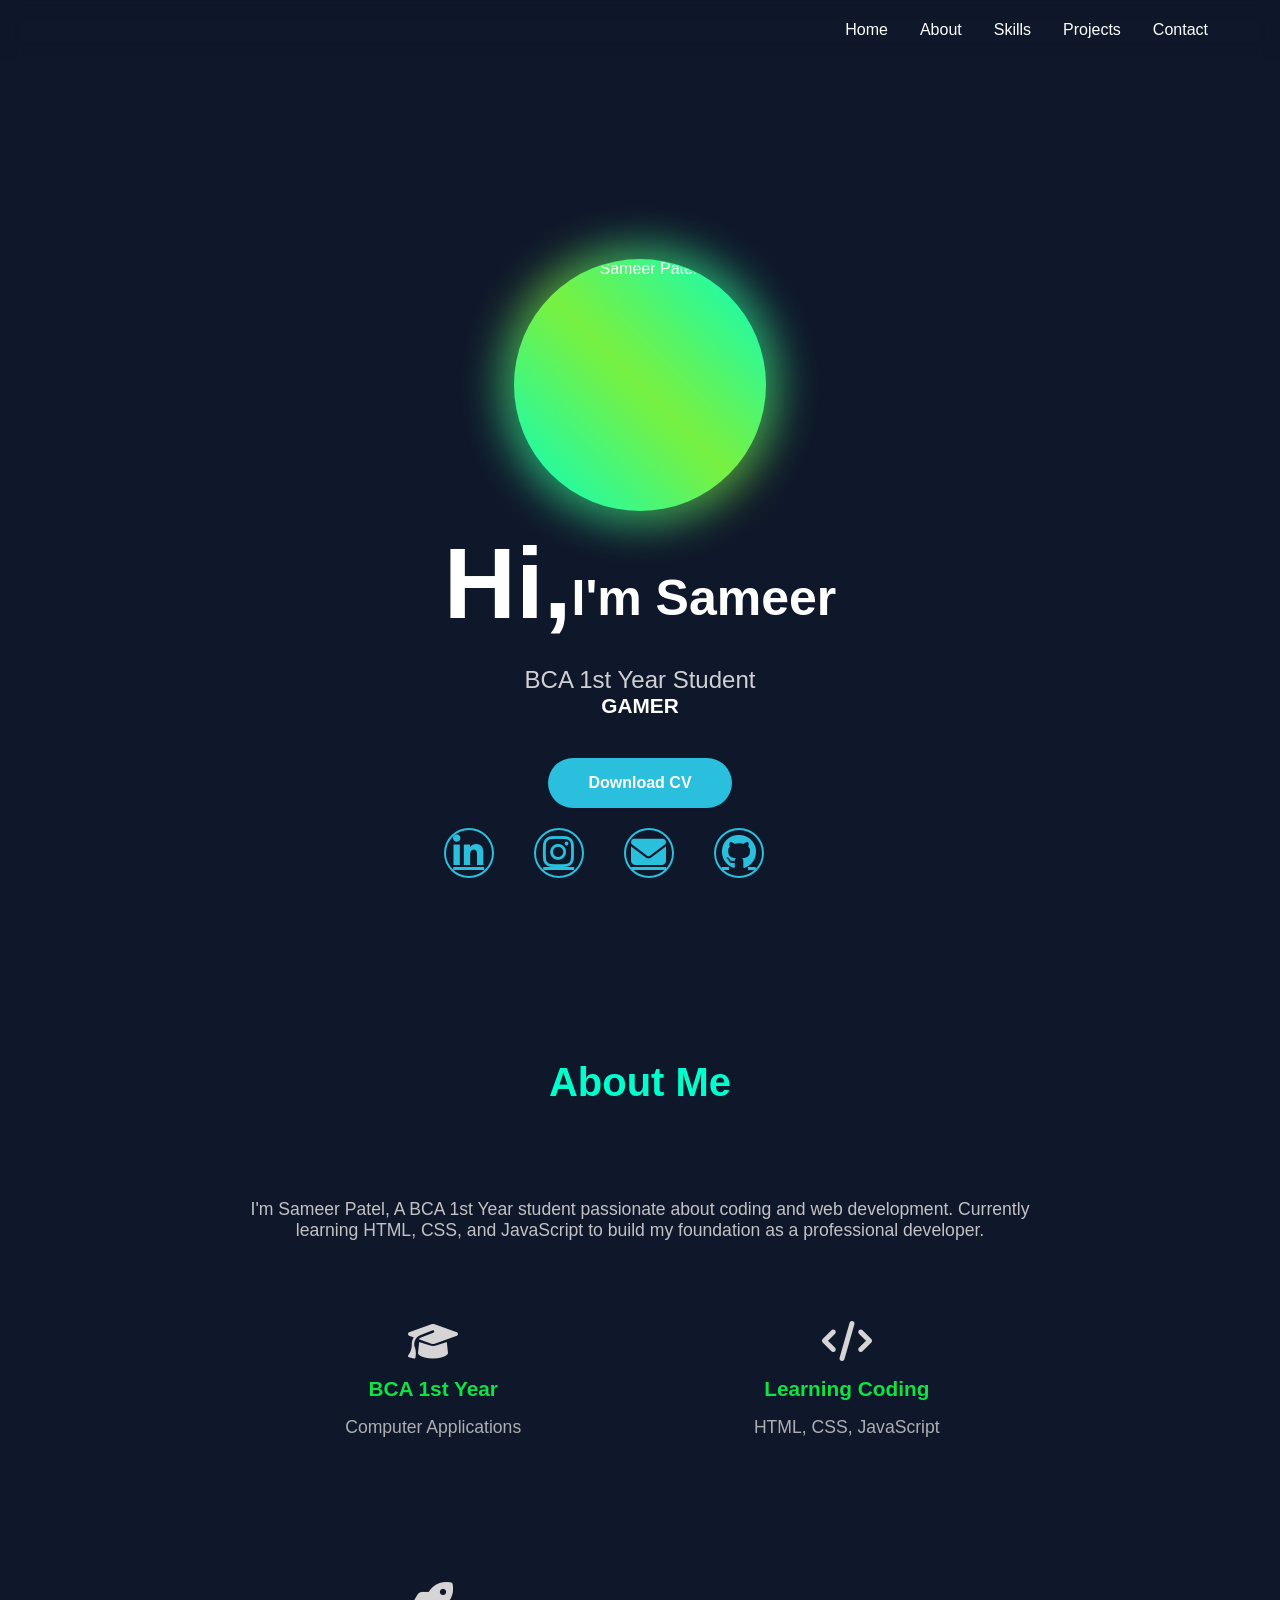
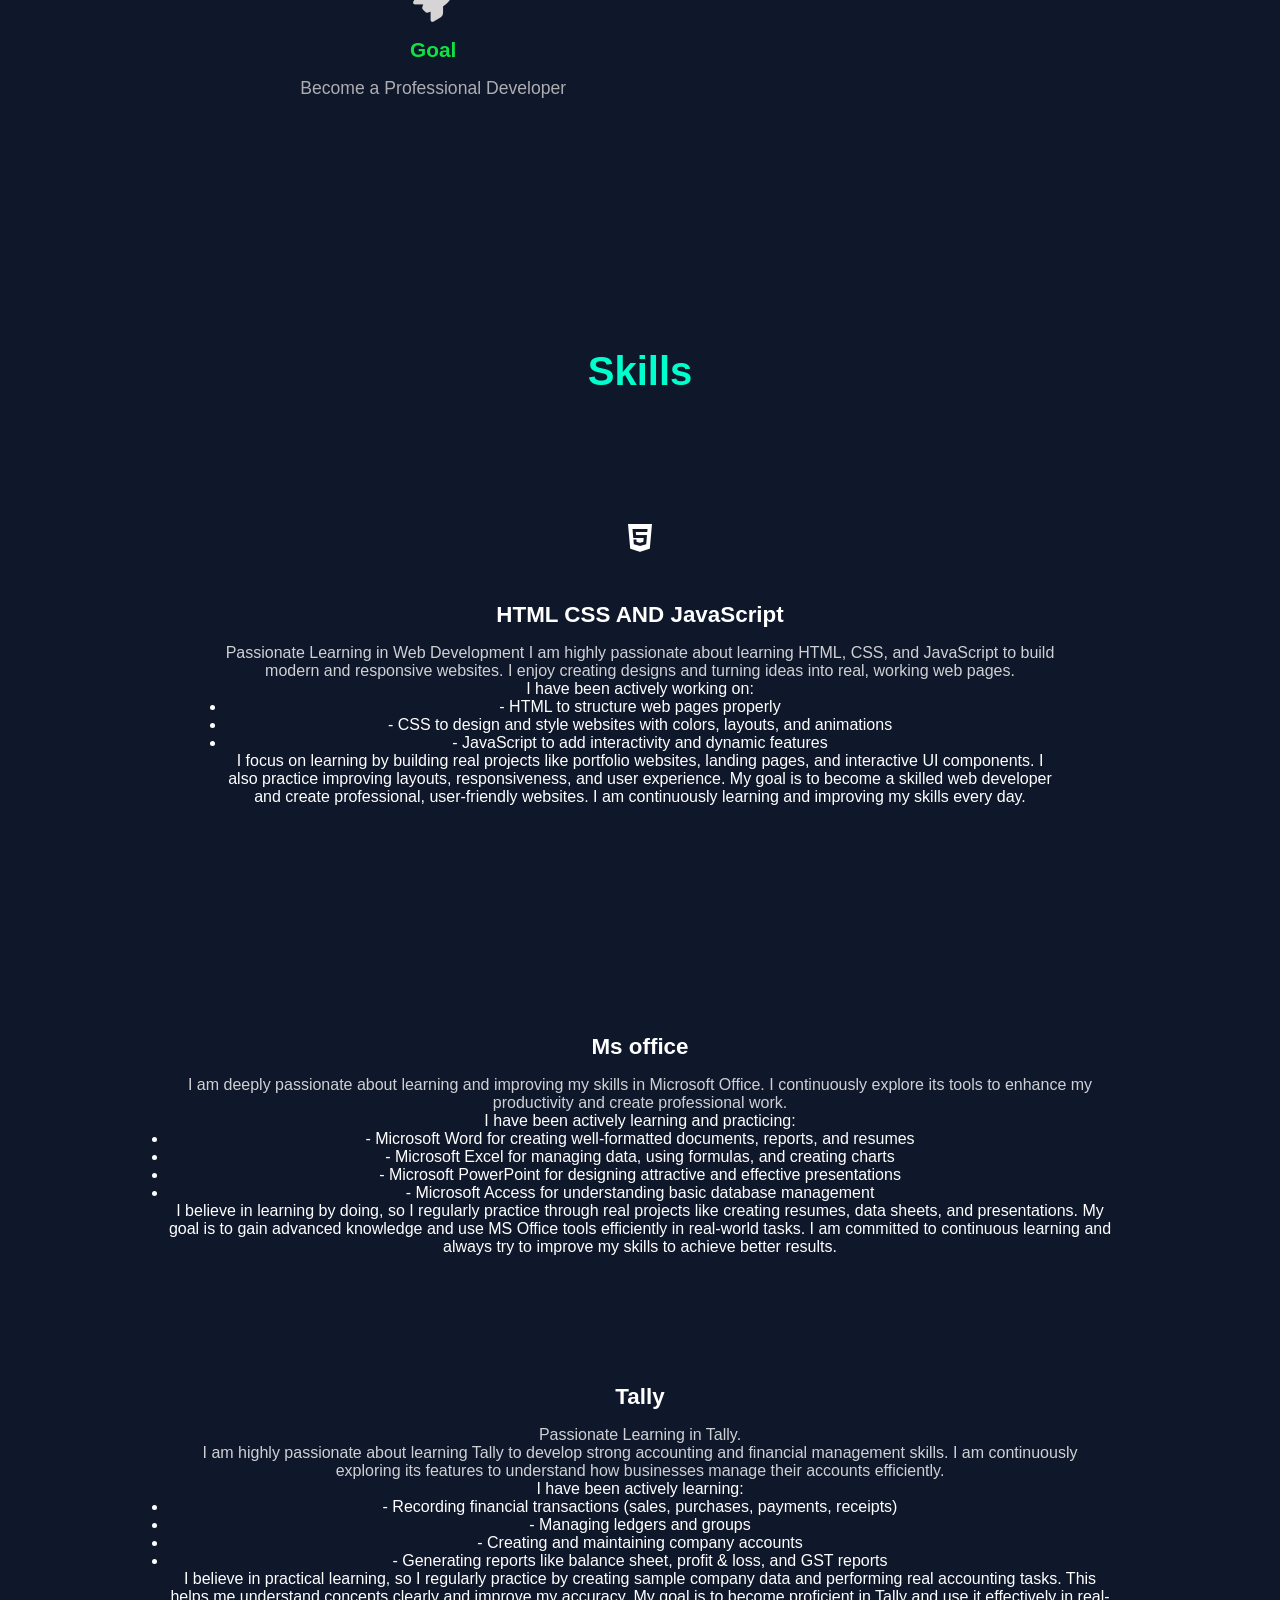
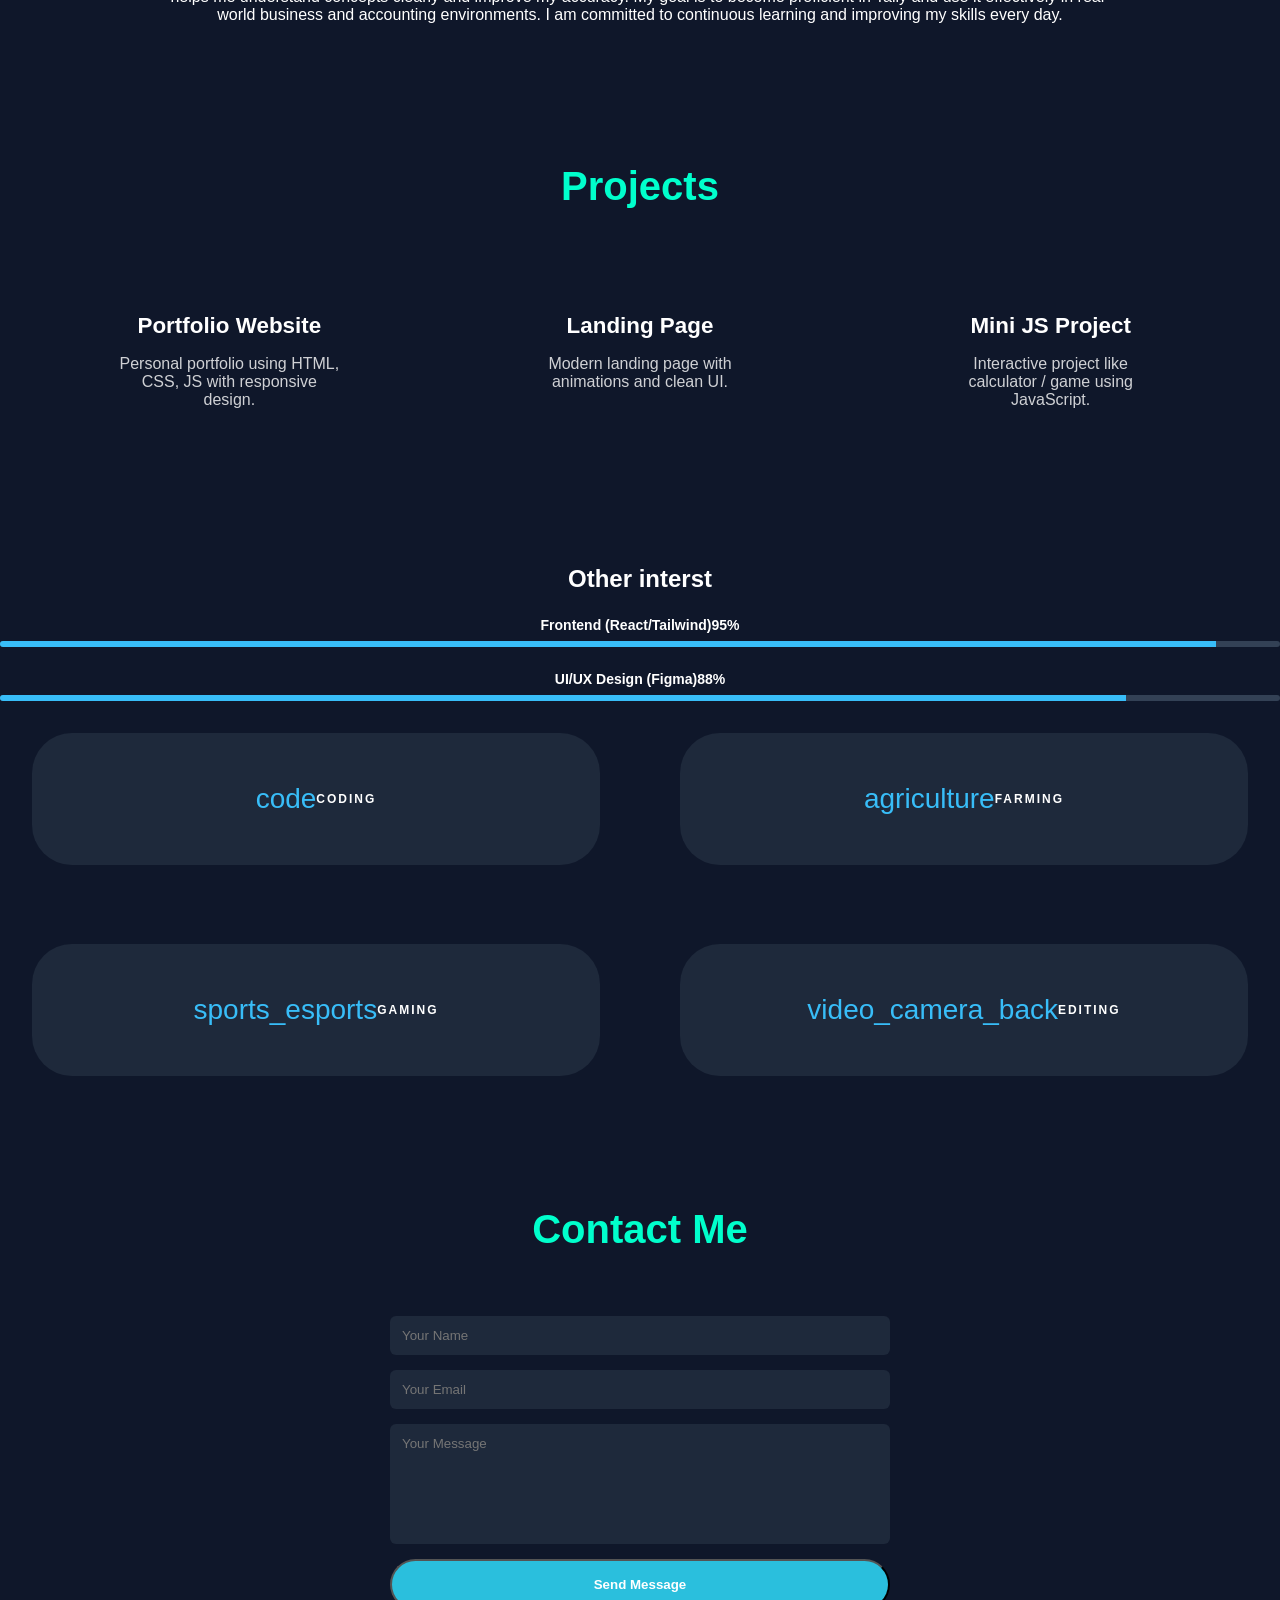
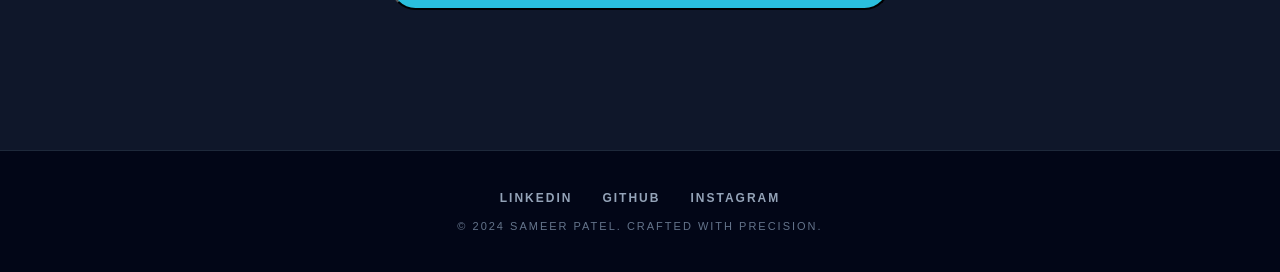
==== index.html @ 1dc56979 "added index.html" ====
<!DOCTYPE html>
<html lang="en">
<head>
	<meta charset="UTF-8">
	<meta name="viewport" content="width=device-width, initial-scale=1.0">
    <link rel="stylesheet" href="portfoiloedit.css">
    <link rel="stylesheet" href="https://cdnjs.cloudflare.com/ajax/libs/font-awesome/6.5.0/css/all.min.css">

	<title>portfolio</title>

		
</head>
<body>
	 <nav class="navbar">
        <div class="nav-container">
            <div class="logo">Sameer Patel</div>
            <ul class="nav-links" id="navLinks">
                <li><a href="#home" class="nav-link">Home</a></li>
                <li><a href="#about" class="nav-link">About</a></li>
                <li><a href="#skills" class="nav-link">Skills</a></li>
                <li><a href="#projects" class="nav-link">Projects</a></li>
                <li><a href="#contact" class="nav-link">Contact</a></li>
            </ul>
            
            <div class="hamburger" id="hamburger">
                <span></span>
                <span></span>
                <span></span>
            </div>
        </div>
    </nav>

	<section id="home" class="hero">
        <div class="hero-content">
            <div class="profile-img">
                <img src="https://res.cloudinary.com/douwvg296/image/upload/f_auto,q_auto/photo1_lomq4x" alt="Sameer Patel">
            </div>
            <h1 id="hi">Hi,</h1> <h1 id="i">I'm Sameer</h1>
            <div class="hero-subtitle">BCA 1st Year Student</div>
            <div class="typing-text" id="typingText"></div>
            <a href="#" class="cta-button" id="downloadCV">Download CV</a>
            <div class="socials">
    <a href="https://www.linkedin.com/in/sameer-patel-420a71240?utm_source=share_via&utm_content=profile&utm_medium=member_android" class="icon"><i class="fab fa-linkedin-in"></i></a>
    <a href="https://www.instagram.com/patel_sammy_?igsh=dmV2Nm1pa2g0N3h0" class="icon"><i class="fab fa-instagram"></i></a>
    <a href="sameerpatel2999@gmail.com" class="icon"><i class="fas fa-envelope"></i></a>
    <a href="https://github.com/sampatel01" class="icon"><i class="fab fa-github"></i></a>


        </div>
    </section>

    <!-- About Section -->
    <section id="about" class="section fade-in" style="color:rgb(214, 212, 212);">
        <div class="section-padding">
            <h2>About Me</h2>
            <div class="about-content">
                <p>I'm Sameer Patel, A BCA 1st Year student passionate about coding and web development. Currently learning HTML, CSS, and JavaScript to
                     build my foundation as a professional developer. </p>
                <div class="about-grid">
                    <div class="about-item">
                        <i class="fas fa-graduation-cap"></i>
                        <h3>BCA 1st Year</h3>
                        <p>Computer Applications</p>
                    </div>
                    <div class="about-item">
                        <i class="fas fa-code"></i>
                        <h3>Learning Coding</h3>
                        <p>HTML, CSS, JavaScript</p>
                    </div>
                    <div class="about-item">
                        <i class="fas fa-rocket"></i>
                        <h3>Goal</h3>
                        <p>Become a Professional Developer</p>
                    </div>
                </div>
            </div>
        </div>
    </section>
	
    <!-- Skills Section -->
    <section id="skills" class="section fade-in">
        <div class="section-padding">
            <h2>Skills</h2>
            <div class="skills-grid">
                <div class="skill-card">
                    <div class="skill-icon">
                        <i class="fab fa-html5"></i>
                    </div>
                    <h3>HTML CSS AND JavaScript</h3>
                    <p>Passionate Learning in Web Development

I am highly passionate about learning HTML, CSS, and JavaScript to build modern and responsive websites.
 I enjoy creating designs and turning ideas into real, working web pages.

<ul>I have been actively working on:

<li>- HTML to structure web pages properly</li>
<li>- CSS to design and style websites with colors, layouts, and animations</li>
<li>- JavaScript to add interactivity and dynamic features</li></ul>

I focus on learning by building real projects like portfolio websites, landing pages, and interactive UI components. I also practice improving layouts, responsiveness, and user experience.

My goal is to become a skilled web developer and create professional, user-friendly websites. I am continuously learning and improving my skills every day.</p>
                </div></Section>
				
		</div>
		</div>
		</nav>
	

           
            <div class="skills-grid">
                <div class="skill-card">
                    
                    <h3>Ms office </h3>
                    <p> I am deeply passionate about learning and improving my skills in Microsoft Office. I continuously explore its tools to enhance 
                        my productivity and create professional work.

                   <ul>I have been actively learning and practicing:

                   <li>- Microsoft Word for creating well-formatted documents, reports, and resumes</li>
                   <li> - Microsoft Excel for managing data, using formulas, and creating charts</li>
                   <li> - Microsoft PowerPoint for designing attractive and effective presentations</li>
                    <li>- Microsoft Access for understanding basic database management</li></ul> 

                    I believe in learning by doing, so I regularly practice through real projects like creating resumes, data sheets, and presentations. 
                    My goal is to gain advanced knowledge and use MS Office tools efficiently in real-world tasks.

                    I am committed to continuous learning and always try to improve my skills to achieve better results.</p>
                </div></Section>
	    	</div>

        <div class="skills-grid">
                <div class="skill-card">
                    
                    <h3>Tally  </h3>
                    <p>Passionate Learning in Tally.<br>

                        I am highly passionate about learning Tally to develop strong accounting and financial management skills. I am continuously exploring its features to understand how businesses manage their accounts efficiently.

                    <ul>   I have been actively learning:

                       <li> - Recording financial transactions (sales, purchases, payments, receipts)</li>
                        <li>- Managing ledgers and groups</li>
                       <li> - Creating and maintaining company accounts</li>
                        <li>- Generating reports like balance sheet, profit & loss, and GST reports</li></ul> 

                        I believe in practical learning, so I regularly practice by creating sample company data and performing real accounting tasks. This helps me understand concepts clearly and improve my accuracy.

                        My goal is to become proficient in Tally and use it effectively in real-world business and accounting environments. I am committed to continuous learning and improving my skills every day.
                    </p>
                </div></Section>
				
		</div>

        <section id="projects" class="section fade-in">
    <h2>Projects</h2>
    <div class="skills-grid">

        <div class="skill-card">
            <h3>Portfolio Website</h3>
            <p>Personal portfolio using HTML, CSS, JS with responsive design.</p>
        </div>

        <div class="skill-card">
            <h3>Landing Page</h3>
            <p>Modern landing page with animations and clean UI.</p>
        </div>

        <div class="skill-card">
            <h3>Mini JS Project</h3>
            <p>Interactive project like calculator / game using JavaScript.</p>
        </div>
		

    </div>
</section>
    <!-- Technical Bars -->
<div class="space-y-6 pt-4">
    <H2> Other interst</H2>
<div class="space-y-2">
<div class="flex justify-between text-sm font-bold">
<span>Frontend (React/Tailwind)</span>
<span>95%</span>
</div>
<div class="h-1.5 w-full bg-surface-container-high rounded-full overflow-hidden">
<div class="h-full bg-primary w-[95%]"></div>
</div>
</div>
<div class="space-y-2">
<div class="flex justify-between text-sm font-bold">
<span>UI/UX Design (Figma)</span>
<span>88%</span>
</div>
<div class="h-1.5 w-full bg-surface-container-high rounded-full overflow-hidden">
<div class="h-full bg-primary w-[88%]"></div>
</div>
</div>
</div>
</div>
<div class="grid grid-cols-2 gap-4">
<div class="p-8 bg-surface-container-lowest rounded-[2.5rem] flex flex-col items-center justify-center space-y-4 hover:shadow-xl transition-all">
<span class="material-symbols-outlined text-3xl text-primary" data-weight="fill" style="font-variation-settings: 'FILL' 1;">code</span>
<span class="font-label font-bold text-xs uppercase tracking-widest">Coding</span>
</div>
<div class="p-8 bg-surface-container-lowest rounded-[2.5rem] flex flex-col items-center justify-center space-y-4 hover:shadow-xl transition-all">
<span class="material-symbols-outlined text-3xl text-primary" data-weight="fill" style="font-variation-settings: 'FILL' 1;">agriculture</span>
<span class="font-label font-bold text-xs uppercase tracking-widest">Farming</span>
</div>
<div class="p-8 bg-surface-container-lowest rounded-[2.5rem] flex flex-col items-center justify-center space-y-4 hover:shadow-xl transition-all">
<span class="material-symbols-outlined text-3xl text-primary" data-weight="fill" style="font-variation-settings: 'FILL' 1;">sports_esports</span>
<span class="font-label font-bold text-xs uppercase tracking-widest">Gaming</span>
</div>
<div class="p-8 bg-surface-container-lowest rounded-[2.5rem] flex flex-col items-center justify-center space-y-4 hover:shadow-xl transition-all">
<span class="material-symbols-outlined text-3xl text-primary" data-weight="fill" style="font-variation-settings: 'FILL' 1;">video_camera_back</span>
<span class="font-label font-bold text-xs uppercase tracking-widest">Editing</span>
</div>
</div>
</div>
</div>
</section>

    <section id="contact" class="section fade-in">
    <h2>Contact Me</h2>

    <form id="contactForm" class="contact-form">
        <input type="text" name="user_name" placeholder="Your Name" required>
        <input type="email" name="user_email" placeholder="Your Email" required>
        <textarea name="message" placeholder="Your Message" required></textarea>

        <button type="submit" class="cta-button">Send Message</button>
        <p id="statusMsg"></p>
    </form>
</section>







        <!-- Footer -->
<footer class="footer">
<div class="flex gap-8 mb-4">
<a class="text-slate-400 hover:text-blue-600 hover:underline underline-offset-4 text-xs font-medium uppercase tracking-widest transition-all" href="https://www.linkedin.com/in/sameer-patel-420a71240?utm_source=share_via&utm_content=profile&utm_medium=member_android">LinkedIn</a>
<a class="text-slate-400 hover:text-blue-600 hover:underline underline-offset-4 text-xs font-medium uppercase tracking-widest transition-all" href="https://github.com/sampatel01">GitHub</a>
<a class="text-slate-400 hover:text-blue-600 hover:underline underline-offset-4 text-xs font-medium uppercase tracking-widest transition-all" href="https://www.instagram.com/patel_sammy_?igsh=dmV2Nm1pa2g0N3h0">Instagram</a>
</div>
<p class="text-xs font-medium uppercase tracking-widest text-slate-400">© 2024 Sameer Patel. Crafted with precision.</p>
</footer>
	

		
         


    <script>
/* =========================
   Typing Effect
========================= */
const texts = ["Web Developer", "GAMER", "BCA Student","FARMER",];
let ti = 0, tj = 0;
let currentText = "";
let deleting = false;

function typingEffect() {
    currentText = texts[ti];
    document.getElementById("typingText").textContent =
        currentText.substring(0, tj);

    if (!deleting && tj < currentText.length) {
        tj++;
    } else if (deleting && tj > 0) {
        tj--;
    } else {
        deleting = !deleting;
        ti = (ti + 1) % texts.length;
    }

    setTimeout(typingEffect, deleting ? 120 : 150);
}
typingEffect();


/* =========================
   Scroll Animation
========================= */
const fadeElements = document.querySelectorAll('.fade-in');

function handleScroll() {
    fadeElements.forEach(el => {
        const top = el.getBoundingClientRect().top;
        if (top < window.innerHeight - 100) {
            el.classList.add('show');
        }
    });
}

window.addEventListener('scroll', handleScroll);
handleScroll(); // run once


/* =========================
   Mobile Navbar
========================= */
const hamburger = document.getElementById("hamburger");
const navLinks = document.getElementById("navLinks");

hamburger.addEventListener("click", () => {
    navLinks.classList.toggle("active");
});


/* =========================
   Skill Bar Animation
========================= */
function animateBars() {
    document.querySelectorAll(".h-full").forEach(bar => {
        let width = bar.getAttribute("data-width");
        if (!width) {
            // fallback for w-[95%] style
            let match = bar.className.match(/w-\[(.*?)\]/);
            width = match ? match[1] : "100%";
        }
        bar.style.width = width;
    });
}

window.addEventListener("load", animateBars);


/* Footer animation */
const footer = document.querySelector(".footer");

function showFooter() {
    const top = footer.getBoundingClientRect().top;
    if (top < window.innerHeight - 50) {
        footer.classList.add("show");
    }
}

window.addEventListener("scroll", showFooter);
showFooter();

/* EmailJS Init */
(function(){
    emailjs.init("sameerpatel2999@gmail.com"); // replace
})();

/* Send Email */
document.getElementById("contactForm").addEventListener("submit", function(e) {
    e.preventDefault();

    const status = document.getElementById("statusMsg");
    status.innerText = "Sending...";

    emailjs.sendForm("YOUR_SERVICE_ID", "YOUR_TEMPLATE_ID", this)
    .then(() => {
        status.innerText = "Message sent successfully!";
        this.reset();
    }, (error) => {
        status.innerText = "Failed to send message!";
        console.log(error);
    });
});
</script>

     
</body>
</html>
---- portfoiloedit.css ----
* {
    margin: 0;
    padding: 0;
    box-sizing: border-box;
    font-family: 'Segoe UI', sans-serif;
}

body {
    background: #0f172a;
    color: #fff;
    scroll-behavior: smooth;
}
		.navbar {
            position: relative;
            top: 0;
            width: 100%;
            background:transparent;
            backdrop-filter: blur(10px);
            z-index: 1000;
            padding: 1rem 0;
            box-shadow: var(--shadow);
            transition: all 0.3s ease;
            
        }
        
        .nav-container {
            max-width: 1200px;
            background:transparent;
            margin: 0 auto;
            display: flex;
            justify-content: space-between;
            align-items: center;
            padding: 0 2rem;
        }
       
        
      
        .logo {
            font-size: 1.5rem;
            font-weight: 700;
            background: linear-gradient(45deg, var(--blue-accent), #7bb8f5);
            -webkit-background-clip: text;
            -webkit-text-fill-color: transparent;
            background-clip: text;
        }
		.nav-links {
            display: flex;
            list-style: none;
            gap: 2rem;
        }

        .nav-links a {
            color: var(--black);
            text-decoration: none;
            font-weight: 500;
            position: relative;
            transition: all 0.3s ease;
            padding: 0.5rem 0;
        }

        .nav-links a::after {
            content: '';
            position: absolute;
            bottom: 0;
            left: 0;
            width: 0;
            height: 2px;
            background: var(--blue-accent);
            transition: width    0.3s ease;
        }

        .nav-links a:hover,
        .nav-links a.active {
            color:rgb(18, 151, 204);
        }

        .nav-links a:hover::after,
        .nav-links a.active::after {
            width: 100%;
        }
		 .hamburger {
            display: none;
            flex-direction: column;
            cursor: pointer;
            gap: 4px;
        }

        .hamburger span {
            width: 25px;
            height: 3px;
            background: var(--blue-accent);
            transition: 0.3s;
        }
		.hero {
            min-height: 100vh;
            display: flex;
            align-items: center;
            justify-content: center;
            text-align: center;
            background: linear-gradient(135deg, var(--light-gray) 0%, var(--white) 100%);
            padding: 0 2rem;
        }

	.profile-img {
        position: relative;
            width: 250px;
            height: 250px;
            border-radius: 50%;
            margin: 0 auto 1rem;
            margin-top: 30%;
            display: flex;
           justify-content: center;
           align-items: center;
        }

        .profile-img img {
            width: 100%;
            height: 100%;
            border-radius: 50%;
            object-fit: cover;
        }
        /* Animated glow */
.profile-img::before {
    content: "";
    position: absolute;
    inset: -1px;
    border-radius: 50%;
    background: linear-gradient(45deg, #00ffcc, #7cf03d, #00ffcc);
    animation: rotate 4s linear infinite;
    z-index: 0;
}

/* Blur for smooth glow */
.profile-img::after {
    content: "";
    position: absolute;
    inset: -15px;
    border-radius: 50%;
    background: linear-gradient(45deg, #00ffcc, #7cf03d, #00ffcc);
    filter: blur(20px);
    animation: rotate 4s linear infinite;
    z-index: 0;
    opacity: 0.6;
}

/* Profile Image */
.profile-img img {
    width: 100%;
    height: 100%;
    border-radius: 50%;
    object-fit: cover;
    position: relative;
    z-index: 1;
    border:none;
    transition: transform 0.3 ease;
}

/* Rotation animation */
@keyframes rotate {
    0% { transform: rotate(0deg); }
    100% { transform: rotate(360deg); }
}
 .hero h1 {
            font-size: clamp(2.5rem, 5vw, 4rem);
            font-weight: 700;
            margin-bottom: 1rem;
            color: var(--black);
            display: flex;
        }
        .hero #hi {
            display: flex;
            float: left;
            font-size:100px;
            font-weight: 700;
            margin-bottom: 1rem;
            color: var(--black);
        }
        .hero #i {
            display: flex;
            margin-top: 15%;
            margin-left: 0;
            
            font-size: 50px;
            font-weight: 700;
            margin-bottom: 1rem;
            color: var(--black);
        }

 .hero-subtitle {
            margin-top: 10%;
            font-size: 1.5rem;
            color: var(--black);
           
            font-weight: 400;
            opacity: 0.8;
        }

     .typing-text {
            font-size: 1.3rem;
            color: var(--blue-accent);
            font-weight: 600;
            margin-bottom: 2.5rem;
            min-height: 1.5rem;
        }

         .cta-button {
            display: inline-block;
            padding: 1rem 2.5rem;
            margin-bottom: 5%;
            margin-top: 0;
            background: rgb(42, 191, 221);
            color: var(--white);
            text-decoration: none;
            border-radius: 50px;
            font-weight: 600;
            box-shadow: var(--shadow);
            transition: all 0.3s ease;
        }

     .cta-button:hover {
            transform: translateY(-3px);
            box-shadow: var(--shadow-hover);
            opacity: 0.8;
        }
        /* ICON CONTAINER */
.socials {
    display: flex;
    gap: 40px;
}

/* CIRCLE ICON */
.icon {
    width: 50px;
    height: 50px;
    border: 2px solid rgb(42, 191, 221);
    border-radius: 50%;
    display: flex;
    justify-content: center;
    align-items: center;
    color:rgb(42, 191, 221);;
    font-size: 35px;
    transition: 0.3s;
}

/* HOVER EFFECT */
.icon:hover {
    background:rgb(42, 191, 221);
    color: #000;
    box-shadow: 0 0 20px #7cf03d, 0 0 40px #7cf03d;
    transform: translateY(-5px);
}

         /* Sections */
        .section {
            padding: 100px 0;
            max-width: 1200px;
            margin: 0 auto;
        }
        
        .section-padding {
            padding: 0 2rem;
        }

        .section h2 {
            text-align: center;
            font-size: 2.5rem;
            font-weight: 700;
            margin-bottom: 4rem;
            background: linear-gradient(45deg, var(--blue-accent), #7bb8f5);
            -webkit-background-clip: text;
           color: #00ffcc;
            background-clip: text;
        }
        
        
        /* About Section */
        .about-content {
            max-width:70%;
            margin: 0 auto;
            text-align: center;
            transform: translateY(30px);
            transition: all 20s ease; 
           
        }
         .about-content.animate {
            opacity: 1;
            transform: translateY(360deg);
        }

         .about-content p {
            color: var(--black);
            font-size: 1.1rem;
            margin-bottom: 3rem;
            opacity: 0.9;
        }
         .about-grid {
            display: grid;
            grid-template-columns: repeat(auto-fit, minmax(250px, 1fr));
            gap: 2rem;
            margin-top: 3rem;
        }

        .about-item {
            background: var(--white);
            padding: 2rem;
            border-radius: 20px;
            box-shadow:;
            text-align: center;
            transition: all 0.3s ease;
        }

        .about-item:hover {
            transform: translateY(-5px);
            box-shadow: 10px 10px 10px 10px rgb(69, 184, 75);
        }
         .about-item i {
            font-size: 2.5rem;
            color: var(--blue-accent);
            margin-bottom: 1rem;
        }

        .about-item h3 {
            color:#10e245 ;
            margin-bottom: 1rem;
            font-size: 1.3rem;
        }

        .about-item p {
            color: var(--black);
            opacity: 0.8;
        }

         /* Skills Section */
        .skills-grid {
            display: grid;
            grid-template-columns: repeat(auto-fit, minmax(300px, 1fr));
            gap: 2rem;
            margin-top: 3rem;
        }

         .skill-card {
          margin:0 10% 0 10%;
            padding: 2.5rem;
            border-radius: 20px;
            box-shadow:  ;
            text-align: center;
            transition: all 0.3s ease;
        }
         .skill-card:hover {
            transform: translateY(-10px);
            box-shadow:  10px 10px 10px 10px rgb(165, 219, 168);
        }

        .skill-icon {
            width: 80px;
            height: 80px;
            background: linear-gradient(45deg, var(--blue-accent), #7bb8f5);
            border-radius: 50%;
            display: flex;
            align-items: center;
            justify-content: center;
            margin: 0 auto 1.5rem;
            font-size: 2rem;
            color: var(--white);
        }
        
        .skill-card h3 {
            color: var(--black);
            margin-bottom: 1rem;
            font-size: 1.4rem;
        }

        .skill-card p {
            color: var(--black);
            opacity: 0.8;
        }

         /* Projects Section */
        .projects-grid {
            display: grid;
            grid-template-columns: repeat(auto-fit, minmax(350px, 1fr));
            gap: 2rem;
            margin-top: 3rem;
        }

        .project-card {
            position: relative;
            border-radius: 20px;
            overflow: hidden;
            background: var(--white);
            box-shadow:10px 10px 10px 10px rgb(165, 219, 168); ;
            transition: all 0.4s ease;
            height: 280px;
        }


.footer{
    align-items: center;
    text-align: center;
}


/* Spacing utilities */
.space-y-6 > * + * { margin-top: 24px; }
.space-y-2 > * + * { margin-top: 8px; }
.pt-4 { padding-top: 16px; }

/* Flex + grid */
.flex { display: flex; }
.justify-between { justify-content: space-between; }
.items-center { align-items: center; }

.grid {
    display: grid;
}
.grid-cols-2 {
    grid-template-columns: repeat(2, 1fr);
}
.gap-4 {
    gap: 16px;
}

/* Text */
.text-sm { font-size: 14px; }
.text-xs { font-size: 12px; }
.font-bold { font-weight: bold; }
.uppercase { text-transform: uppercase; }
.tracking-widest { letter-spacing: 2px; }

/* Colors (match your theme) */
.bg-primary {
    background: #38bdf8;
}
.text-primary {
    color: #38bdf8;
}

.bg-surface-container-high {
    background: #334155;
}
.bg-surface-container-lowest {
    background: #1e293b;
}

/* Progress bar */
.h-1\.5 {
    height: 6px;
}
.w-full {
    width: 100%;
}
.rounded-full {
    border-radius: 999px;
}
.overflow-hidden {
    overflow: hidden;
}

/* Animate progress bars */
.h-full {
    height: 100%;
    width: 0;
    transition: width 1.5s ease;
}

/* Cards */
.p-8 {
    margin: 5%;
    padding: 50PX;
}
.rounded-\[2\.5rem\] {
    border-radius: 40px;
}

.hover\:shadow-xl:hover {
    box-shadow: 0 10px 30px rgba(0,0,0,0.4);
}
.transition-all {
    transition: all 0.3s ease;
}

/* Card hover animation */
.grid div:hover {
    transform: translateY(-8px) scale(1.03);
}

/* Icons */
.material-symbols-outlined {
    font-size: 28px;
}

/* Section heading */
h2 {
    text-align: center;
    margin-bottom: 20px;
}

/* Animation on load */
.fade-in-bars {
    opacity: 0;
    transform: translateY(30px);
    animation: fadeBars 1s ease forwards;
}

@keyframes fadeBars {
    to {
        opacity: 1;
        transform: translateY(0);
    }
}

.contact-form {
    max-width: 500px;
    margin: auto;
    display: flex;
    flex-direction: column;
    gap: 15px;
}

.contact-form input,
.contact-form textarea {
    padding: 12px;
    border: none;
    border-radius: 6px;
    background: #1e293b;
    color: #fff;
    outline: none;
    transition: 0.3s;
}

.contact-form input:focus,
.contact-form textarea:focus {
    box-shadow: 0 0 10px #38bdf8;
}

.contact-form textarea {
    min-height: 120px;
    resize: none;
}

#statusMsg {
    text-align: center;
    font-size: 12px;
    color: #38bdf8;
}



/* Footer */
.footer {
    background: #020617;
    padding: 40px 20px;
    text-align: center;
    border-top: 1px solid #1e293b;
}

/* Flex */
.flex {
    display: flex;
    justify-content: center;
    align-items: center;
}

.gap-8 {
    gap: 30px;
}

.mb-4 {
    margin-bottom: 15px;
}

/* Links */
.footer a {
    color: #94a3b8;
    text-decoration: none;
    font-size: 12px;
    font-weight: 600;
    letter-spacing: 2px;
    text-transform: uppercase;
    position: relative;
    transition: 0.3s;
}

/* Underline animation */
.footer a::after {
    content: "";
    position: absolute;
    width: 0%;
    height: 2px;
    background: #38bdf8;
    left: 0;
    bottom: -5px;
    transition: 0.3s;
}

.footer a:hover {
    color: #38bdf8;
}

.footer a:hover::after {
    width: 100%;
}

/* Text */
.footer p {
    color: #64748b;
    font-size: 11px;
    letter-spacing: 2px;
}

/* Fade animation */
.footer {
    opacity: 0;
    transform: translateY(30px);
    transition: 1s ease;
}

.footer.show {
    opacity: 1;
    transform: translateY(0);
}
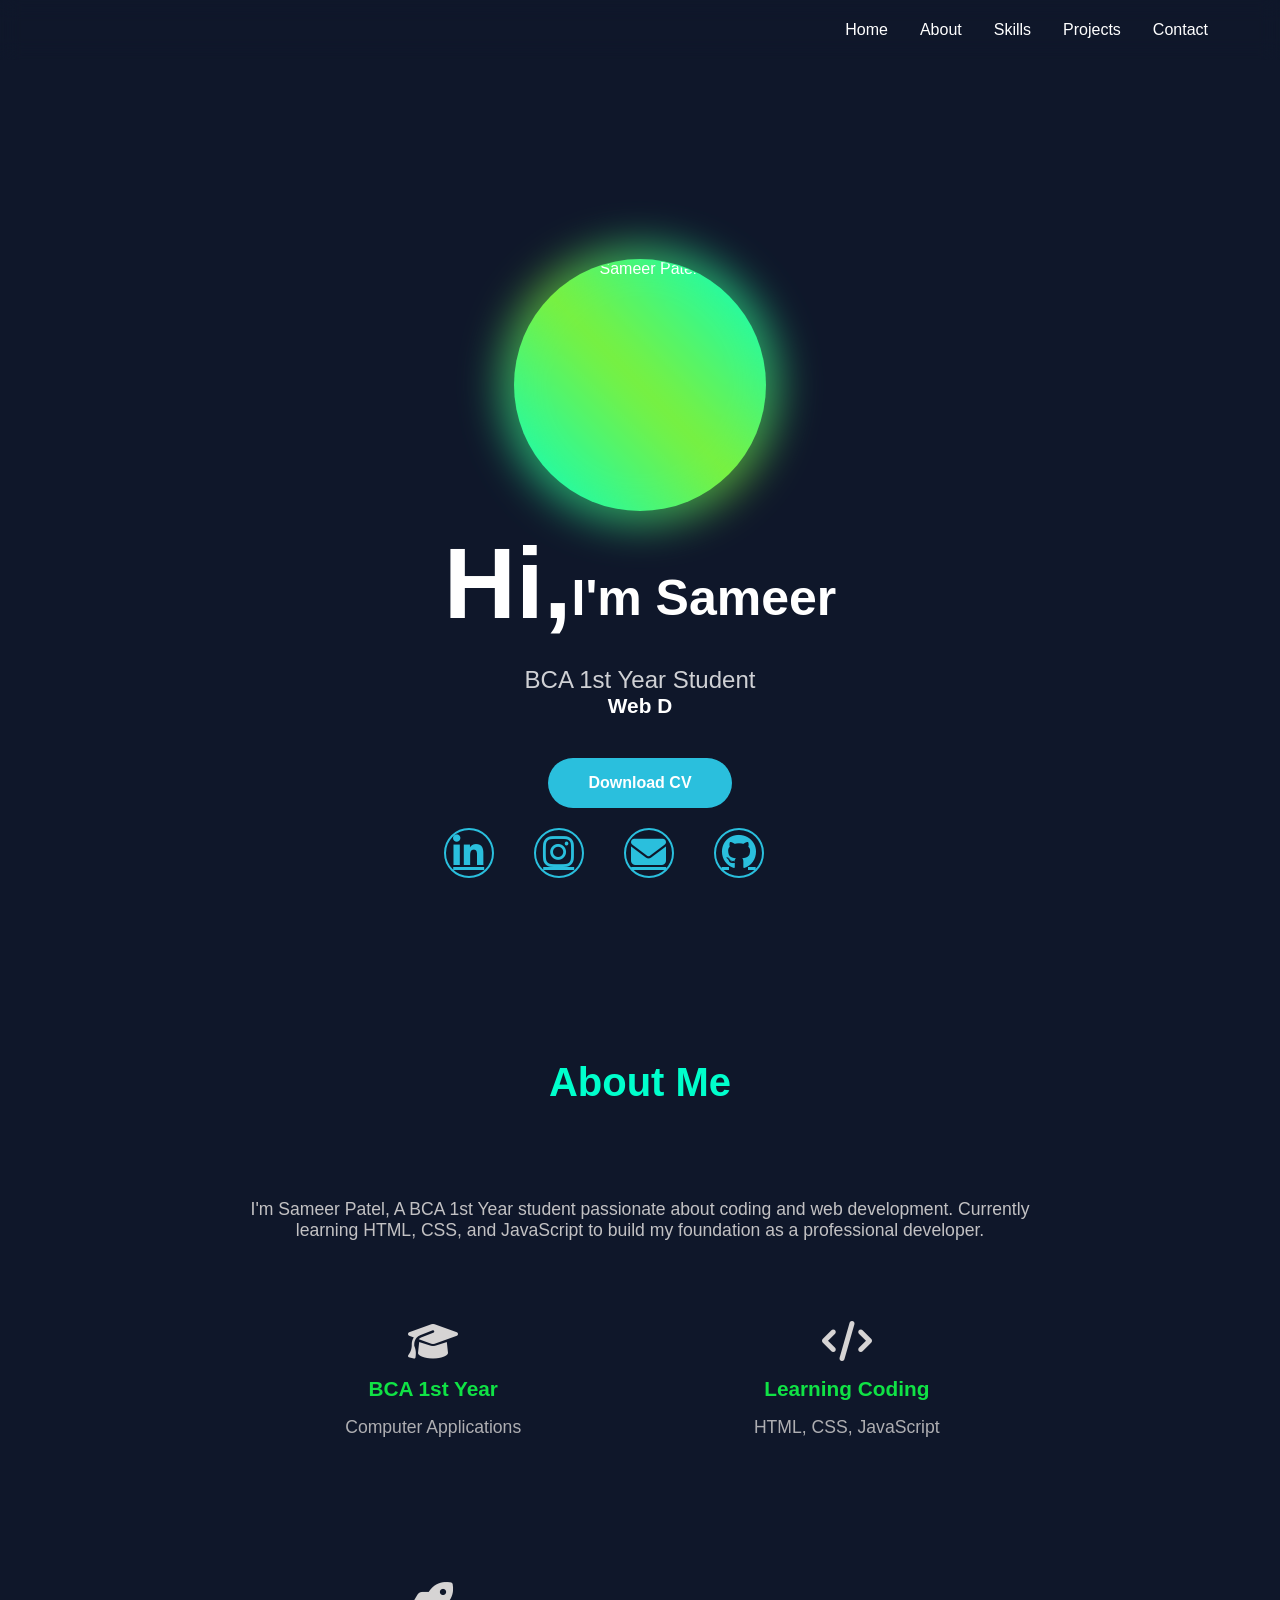
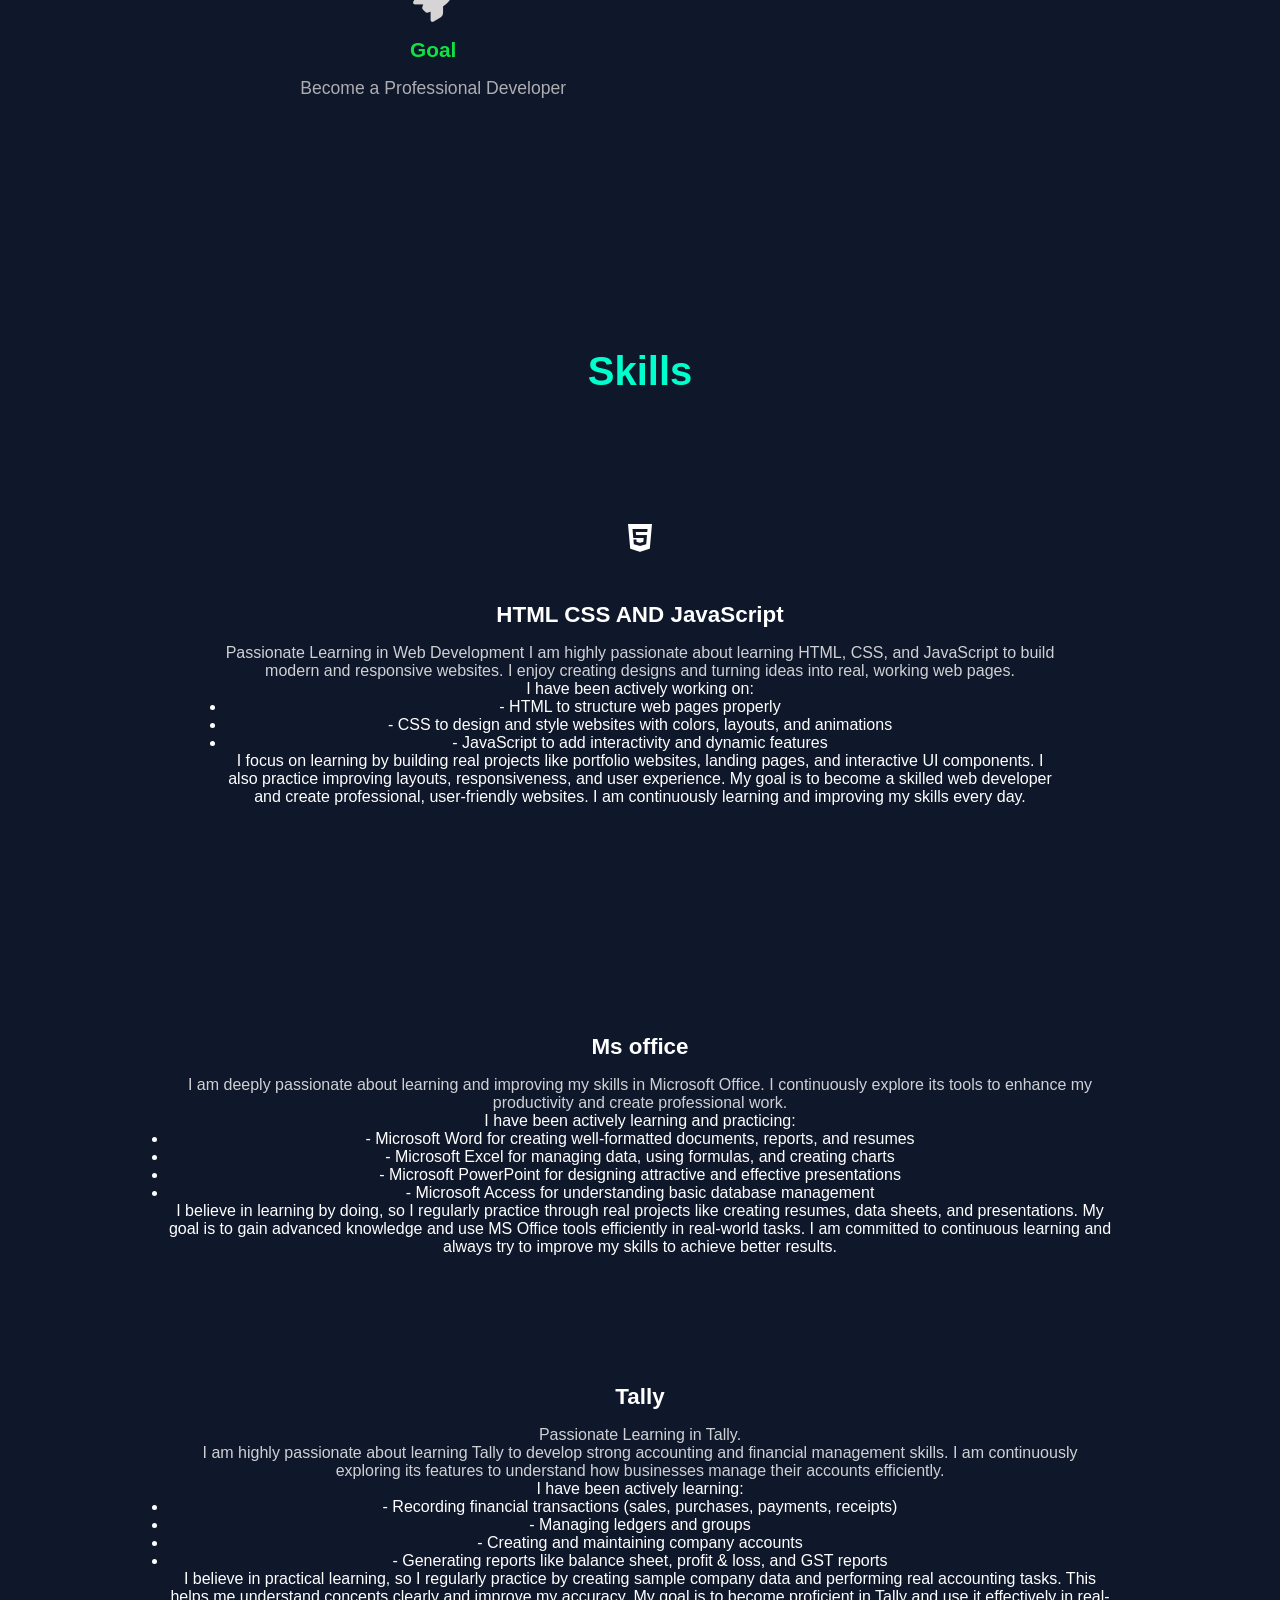
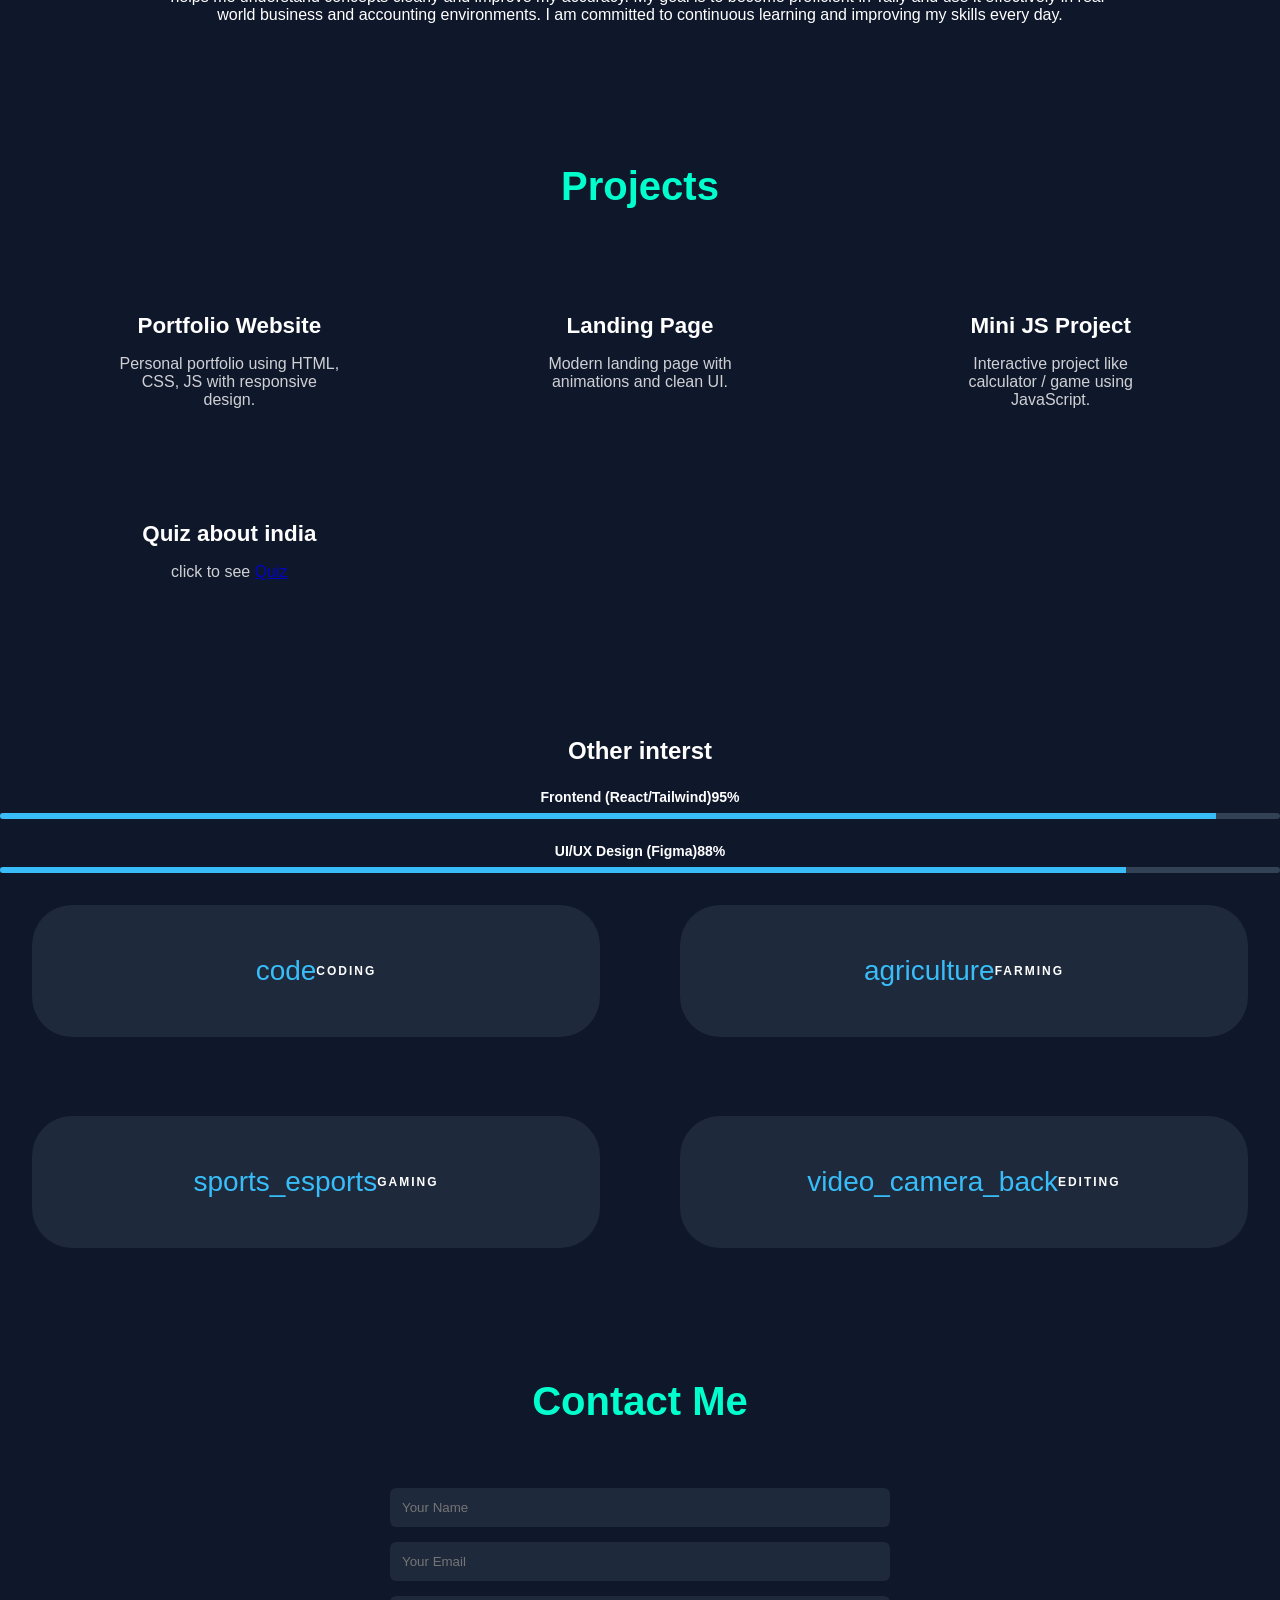
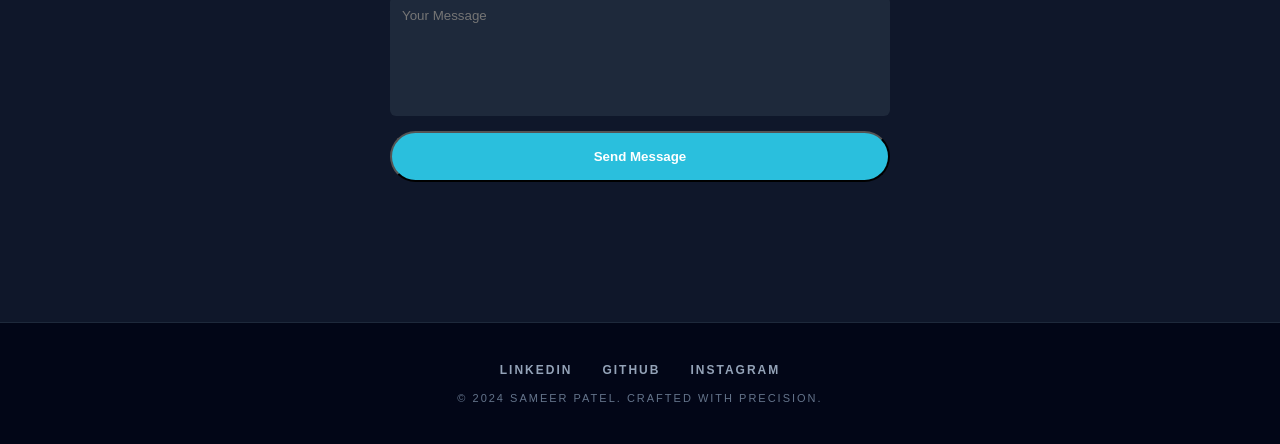
==== commit 2409aafb: "Add files via upload" ====
--- a/index.html
+++ b/index.html
@@ -5,7 +5,7 @@
 	<meta name="viewport" content="width=device-width, initial-scale=1.0">
     <link rel="stylesheet" href="portfoiloedit.css">
     <link rel="stylesheet" href="https://cdnjs.cloudflare.com/ajax/libs/font-awesome/6.5.0/css/all.min.css">
-
+    <script src="https://cdn.jsdelivr.net/npm/emailjs-com@3/dist/email.min.js"></script>
 	<title>portfolio</title>
 
 		
@@ -42,7 +42,7 @@
             <div class="socials">
     <a href="https://www.linkedin.com/in/sameer-patel-420a71240?utm_source=share_via&utm_content=profile&utm_medium=member_android" class="icon"><i class="fab fa-linkedin-in"></i></a>
     <a href="https://www.instagram.com/patel_sammy_?igsh=dmV2Nm1pa2g0N3h0" class="icon"><i class="fab fa-instagram"></i></a>
-    <a href="sameerpatel2999@gmail.com" class="icon"><i class="fas fa-envelope"></i></a>
+    <a href="mailto:sameerpatel2999@gmail.com" class="icon"><i class="fas fa-envelope"></i></a>
     <a href="https://github.com/sampatel01" class="icon"><i class="fab fa-github"></i></a>
 
 
@@ -172,6 +172,11 @@
             <p>Interactive project like calculator / game using JavaScript.</p>
         </div>
 		
+         <div class="skill-card">
+            <h3>Quiz about india </h3>
+            <p>click to see <a href="https://sampatel01.github.io/quiz/">Quiz</a></p>
+        </div>
+		
 
     </div>
 </section>
@@ -258,8 +263,9 @@
 /* =========================
    Typing Effect
 ========================= */
-const texts = ["Web Developer", "GAMER", "BCA Student","FARMER",];
-let ti = 0, tj = 0;
+const texts = ["Web Developer", "GAMER", "BCA Student", "FARMER"];
+let ti = 0;
+let tj = 0;
 let currentText = "";
 let deleting = false;
 
@@ -270,15 +276,23 @@
 
     if (!deleting && tj < currentText.length) {
         tj++;
-    } else if (deleting && tj > 0) {
+        setTimeout(typingEffect, 100); // typing speed
+    } 
+    else if (deleting && tj > 0) {
         tj--;
-    } else {
+        setTimeout(typingEffect, 50); // faster delete = smoother feel
+    } 
+    else {
         deleting = !deleting;
-        ti = (ti + 1) % texts.length;
+
+        if (!deleting) {
+            ti = (ti + 1) % texts.length;
+        }
+
+        setTimeout(typingEffect, 800); // pause before typing/deleting
     }
-
-    setTimeout(typingEffect, deleting ? 120 : 150);
 }
+
 typingEffect();
 
 
@@ -342,27 +356,30 @@
 window.addEventListener("scroll", showFooter);
 showFooter();
 
-/* EmailJS Init */
+
+
+
 (function(){
-    emailjs.init("sameerpatel2999@gmail.com"); // replace
+    emailjs.init("c3646383-bb89-49aa-bc82-eb09ea3f65bd"); // your PUBLIC KEY
 })();
 
-/* Send Email */
 document.getElementById("contactForm").addEventListener("submit", function(e) {
     e.preventDefault();
 
     const status = document.getElementById("statusMsg");
     status.innerText = "Sending...";
 
-    emailjs.sendForm("YOUR_SERVICE_ID", "YOUR_TEMPLATE_ID", this)
+    emailjs.sendForm("service_pwgzj4m", "Gmail", this)
     .then(() => {
-        status.innerText = "Message sent successfully!";
+        status.innerText = "✅ Message sent successfully!";
         this.reset();
-    }, (error) => {
-        status.innerText = "Failed to send message!";
+    })
+    .catch((error) => {
+        status.innerText = "❌ Failed to send message!";
         console.log(error);
     });
 });
+
 </script>
 
      
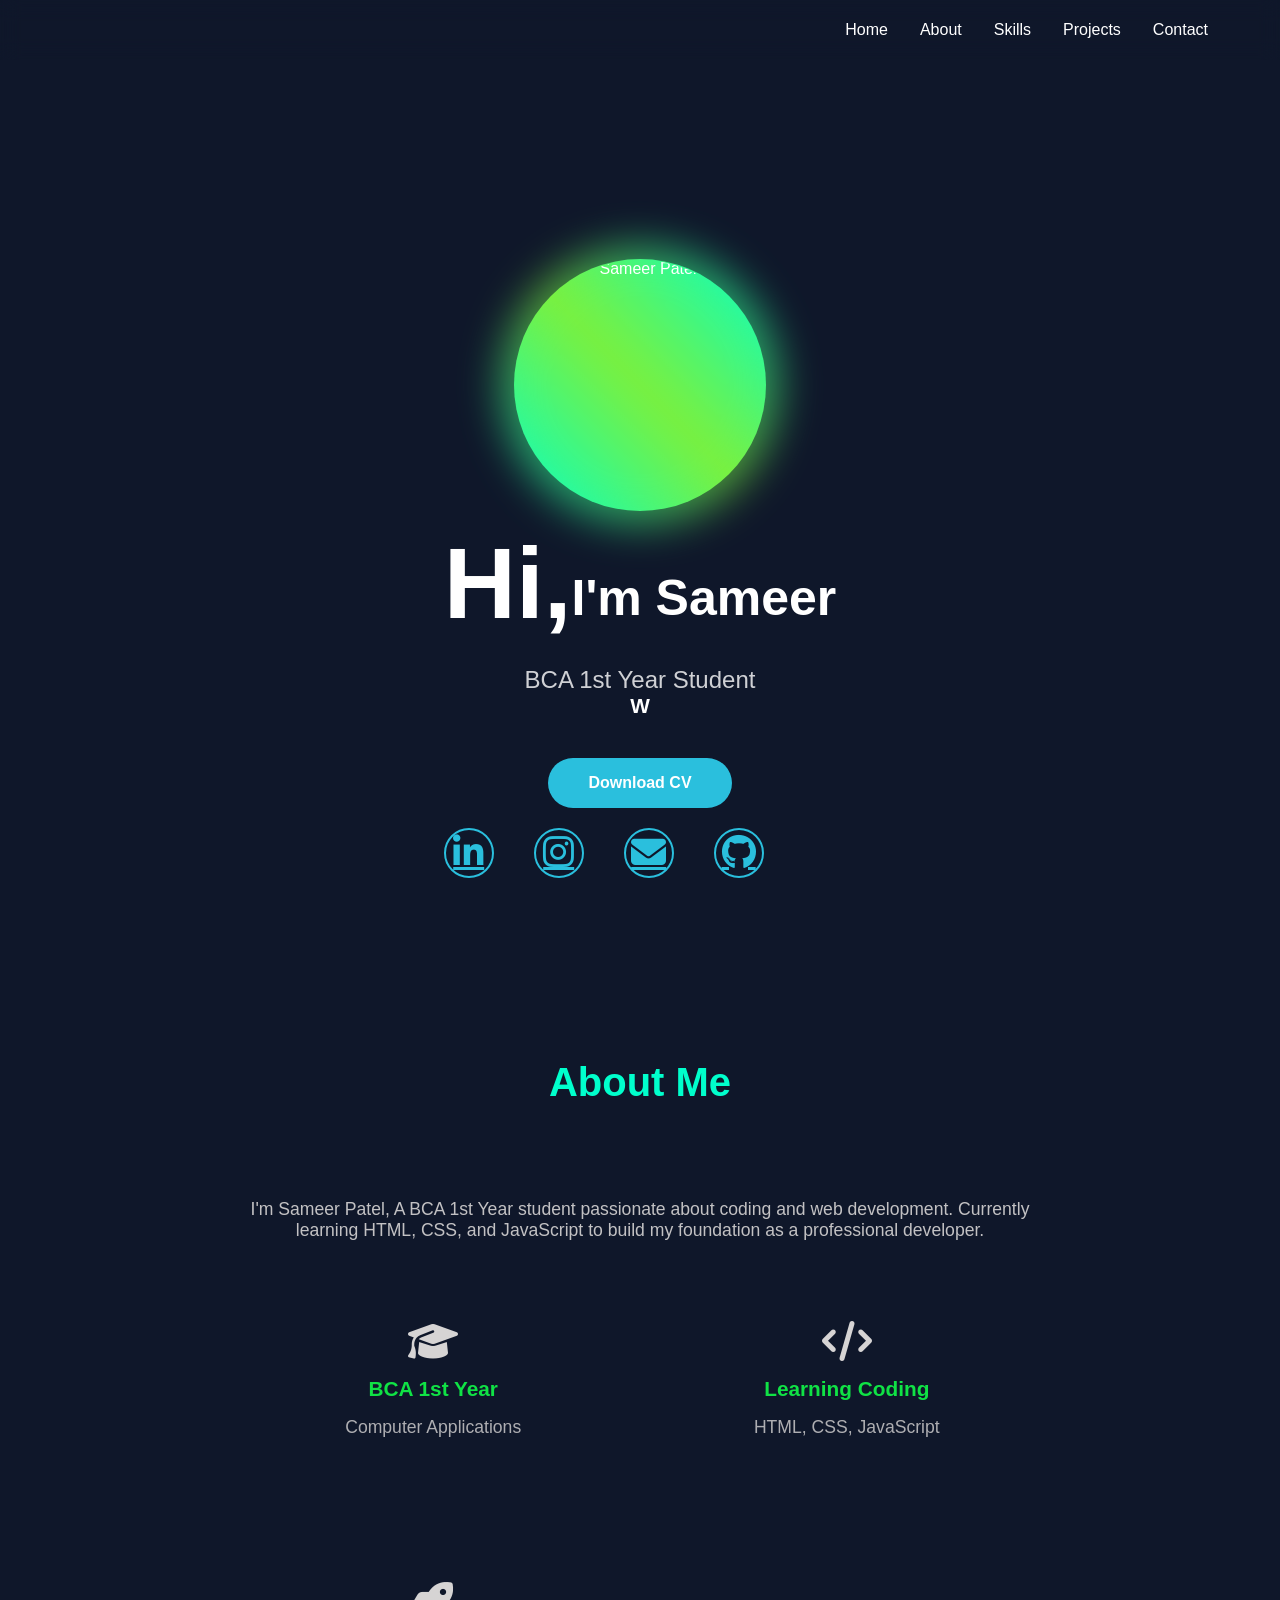
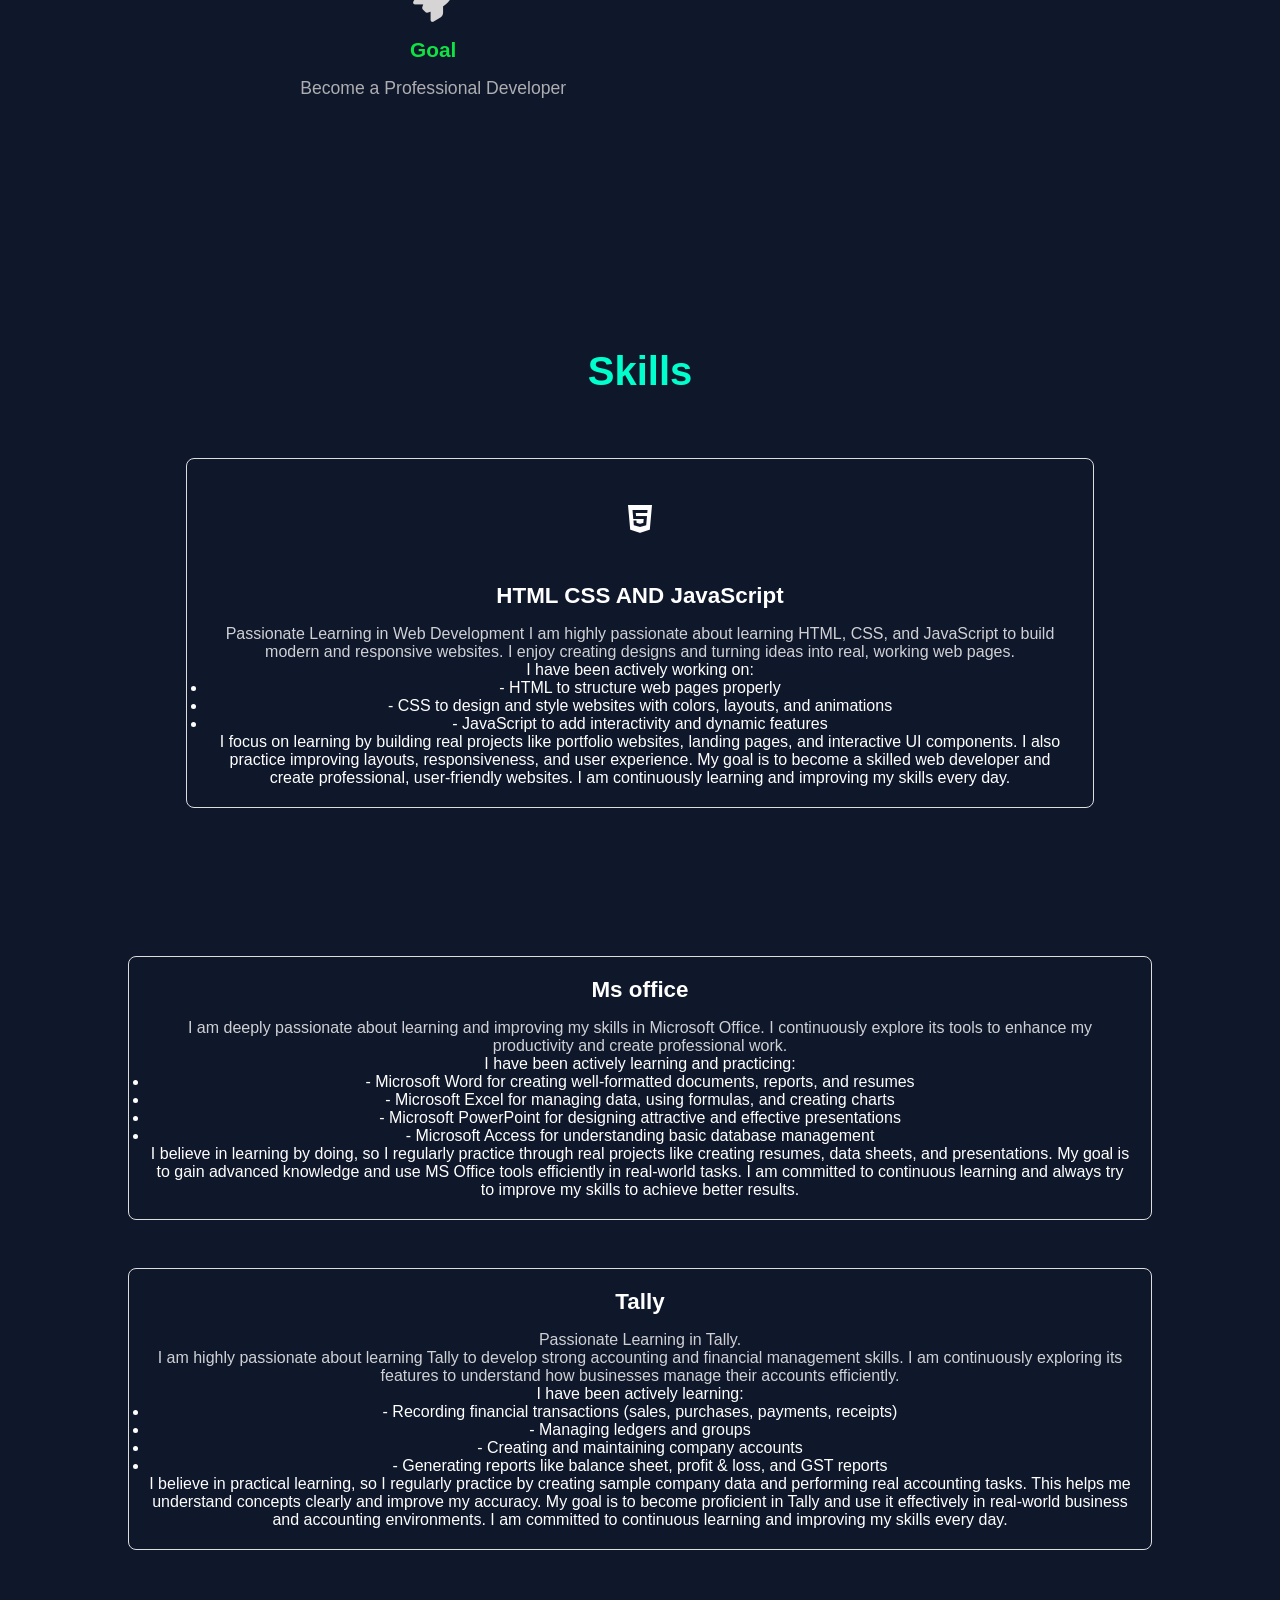
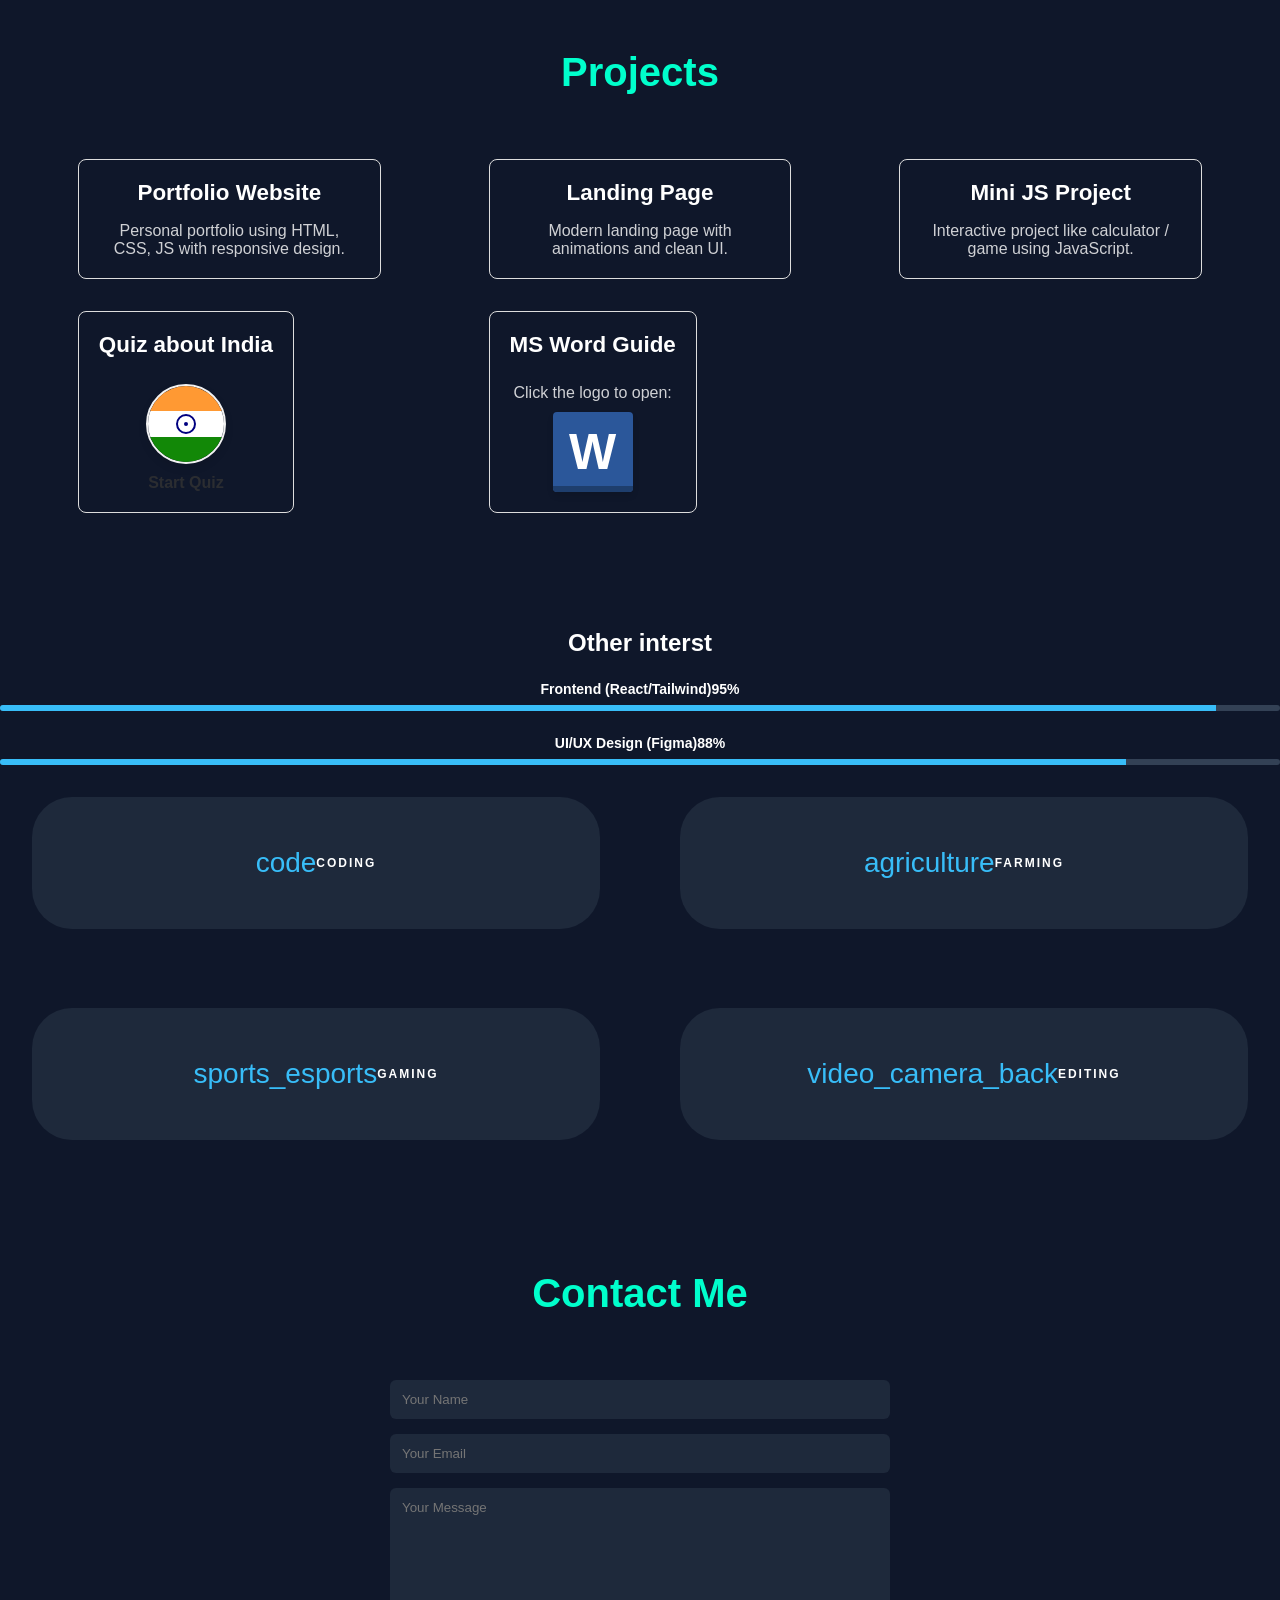
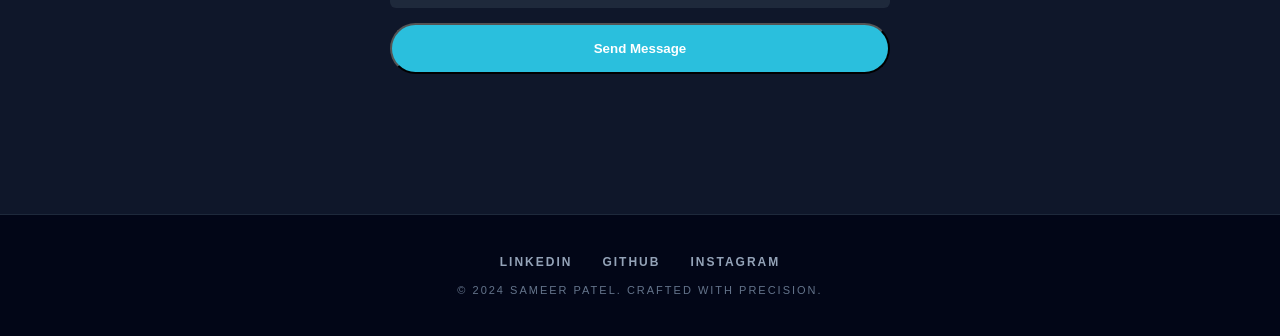
==== commit fe5cb261: "Add files via upload" ====
--- a/index.html
+++ b/index.html
@@ -173,10 +173,33 @@
         </div>
 		
          <div class="skill-card">
-            <h3>Quiz about india </h3>
-            <p>click to see <a href="https://sampatel01.github.io/quiz/">Quiz</a></p>
-        </div>
-		
+  <h3>Quiz about India</h3>
+  
+  <a href="https://sampatel01.github.io/quiz/" target="_blank" class="quiz-link">
+    <div class="india-logo">
+      <div class="stripe saffron"></div>
+      <div class="stripe white">
+        <div class="chakra"></div>
+      </div>
+      <div class="stripe green"></div>
+    </div>
+    <p style="color: #333; font-weight: bold; margin-top: 10px;">Start Quiz</p>
+  </a>
+</div>
+
+        <div class="skill-card">
+  <div class="word-container">
+    <h3>MS Word Guide</h3>
+    <p>Click the logo to open:</p>
+    
+    <a href="https://sampatel01.github.io/msword/" target="_blank" class="logo-link">
+      <div class="word-icon">
+        <div class="accent-bar"></div>
+      </div>
+    </a>
+    
+  </div>
+</div>
 
     </div>
 </section>
--- a/portfoiloedit.css
+++ b/portfoiloedit.css
@@ -620,4 +620,118 @@
     transform: translateY(0);
 }
 
-
+   /* Skill Card Styling */
+  .skill-card {
+    padding: 20px;
+    border: 1px solid #ddd;
+    border-radius: 8px;
+    width: fit-content;
+    text-align: center;
+    font-family: 'Segoe UI', sans-serif;
+  }
+
+  /* Logo Container */
+  .word-container {
+    display: flex;
+    flex-direction: column;
+    align-items: center;
+    gap: 10px;
+  }
+
+  /* The Link Wrapper - Essential for making it clickable */
+  .logo-link {
+    text-decoration: none;
+    display: inline-block;
+    transition: transform 0.2s ease;
+  }
+
+  .logo-link:hover {
+    transform: scale(1.05); /* Slight pop effect on hover */
+  }
+
+  /* The Word Icon */
+  .word-icon {
+    width: 80px;
+    height: 80px;
+    background-color: #2b579a;
+    position: relative;
+    border-radius: 4px;
+    display: flex;
+    align-items: center;
+    justify-content: center;
+    box-shadow: 0 4px 6px rgba(0,0,0,0.1);
+    cursor: pointer; /* Shows the hand pointer */
+  }
+
+  .word-icon::before {
+    content: 'W';
+    color: white;
+    font-size: 50px;
+    font-weight: bold;
+  }
+
+  .accent-bar {
+    position: absolute;
+    bottom: 0;
+    left: 0;
+    width: 100%;
+    height: 6px;
+    background-color: #1e3e6d;
+    border-bottom-left-radius: 4px;
+    border-bottom-right-radius: 4px;
+  }
+ 
+  
+  /* Logo Link Wrapper */
+  .quiz-link {
+    text-decoration: none;
+    display: inline-block;
+    margin-top: 10px;
+    transition: transform 0.2s ease;
+  }
+
+  .quiz-link:hover {
+    transform: translateY(-5px); /* Gentle lift effect */
+  }
+
+  /* India-themed Logo Design */
+  .india-logo {
+    width: 80px;
+    height: 80px;
+    border-radius: 50%;
+    overflow: hidden;
+    display: flex;
+    flex-direction: column;
+    border: 2px solid #f2f2f2;
+    box-shadow: 0 4px 8px rgba(0,0,0,0.1);
+    cursor: pointer;
+  }
+
+  .stripe { height: 33.33%; width: 100%; }
+  .saffron { background-color: #FF9933; }
+  .white { 
+    background-color: #FFFFFF; 
+    display: flex; 
+    align-items: center; 
+    justify-content: center; 
+  }
+  .green { background-color: #128807; }
+
+  /* Ashoka Chakra (The wheel) */
+  .chakra {
+    width: 20px;
+    height: 20px;
+    border: 2px solid #000080;
+    border-radius: 50%;
+    position: relative;
+  }
+  
+  .chakra::after {
+    content: '';
+    position: absolute;
+    top: 50%; left: 50%;
+    transform: translate(-50%, -50%);
+    width: 4px; height: 4px;
+    background: #000080;
+    border-radius: 50%;
+  }
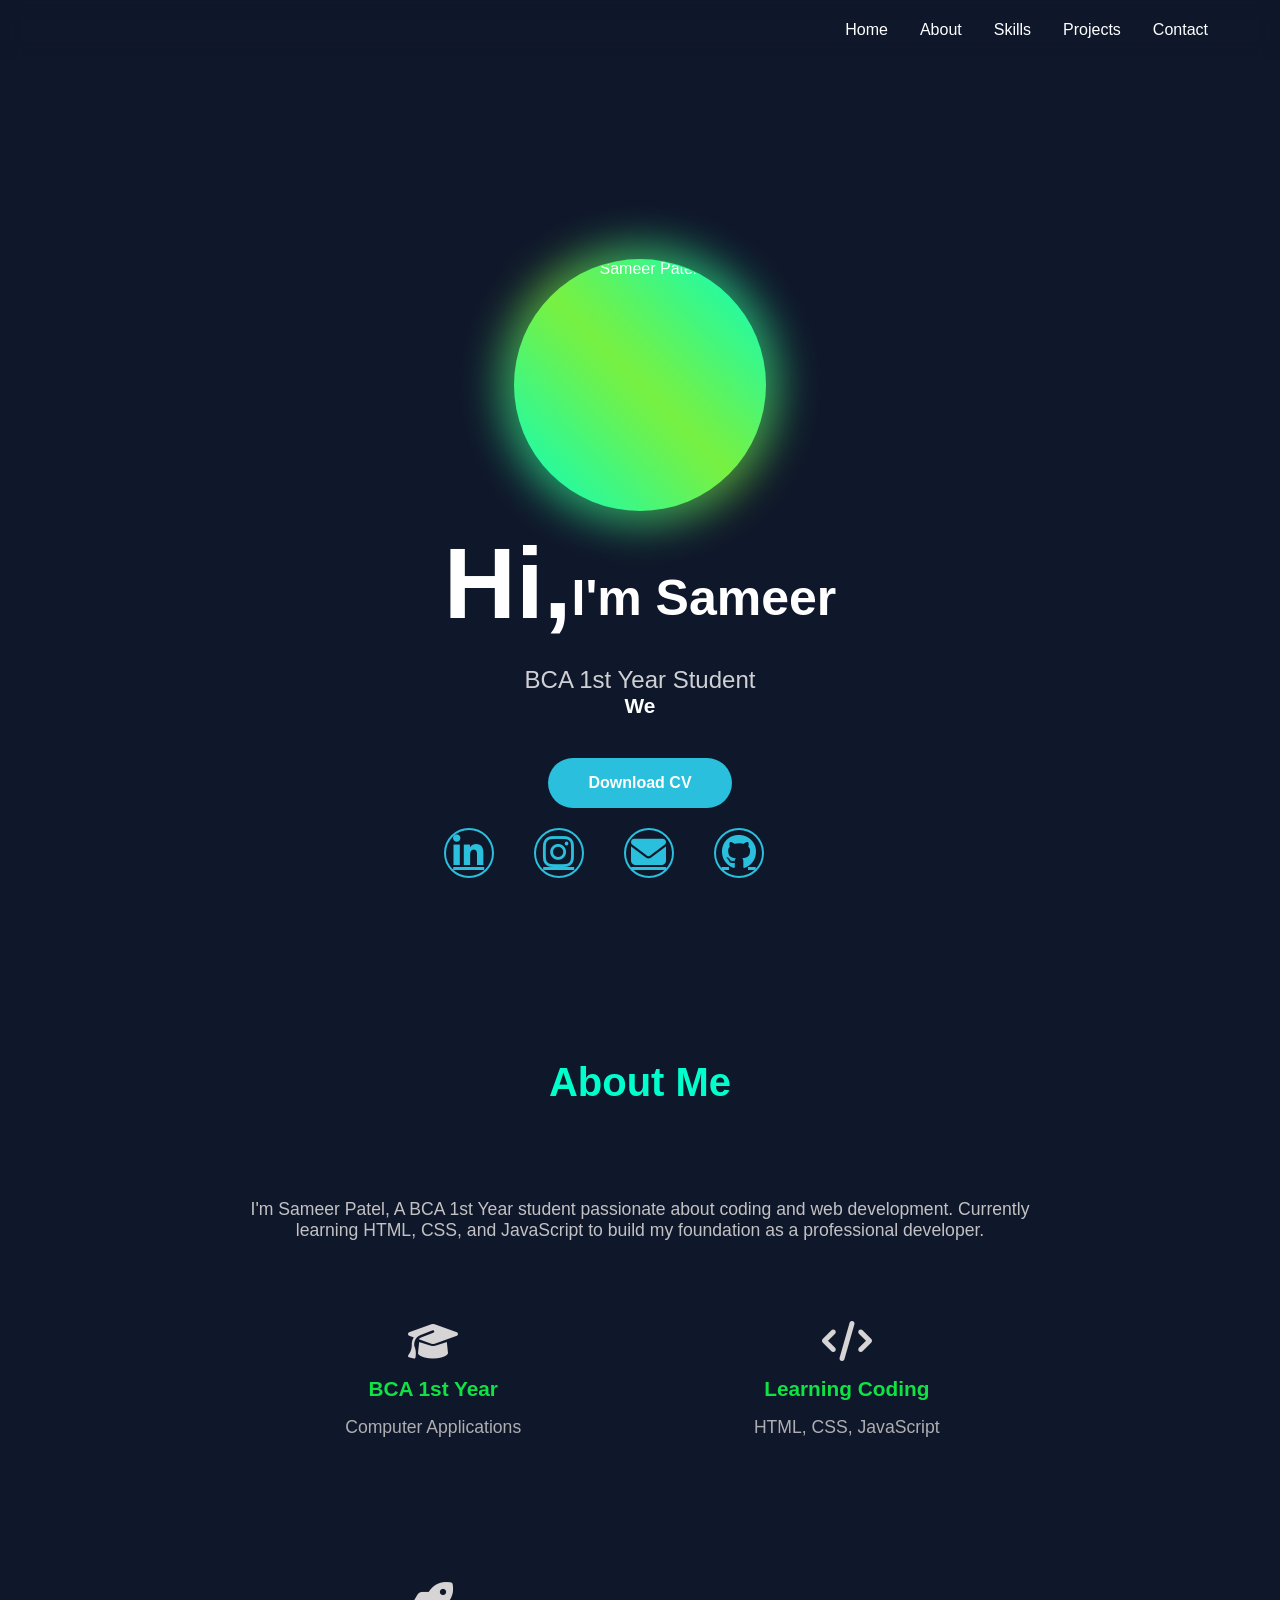
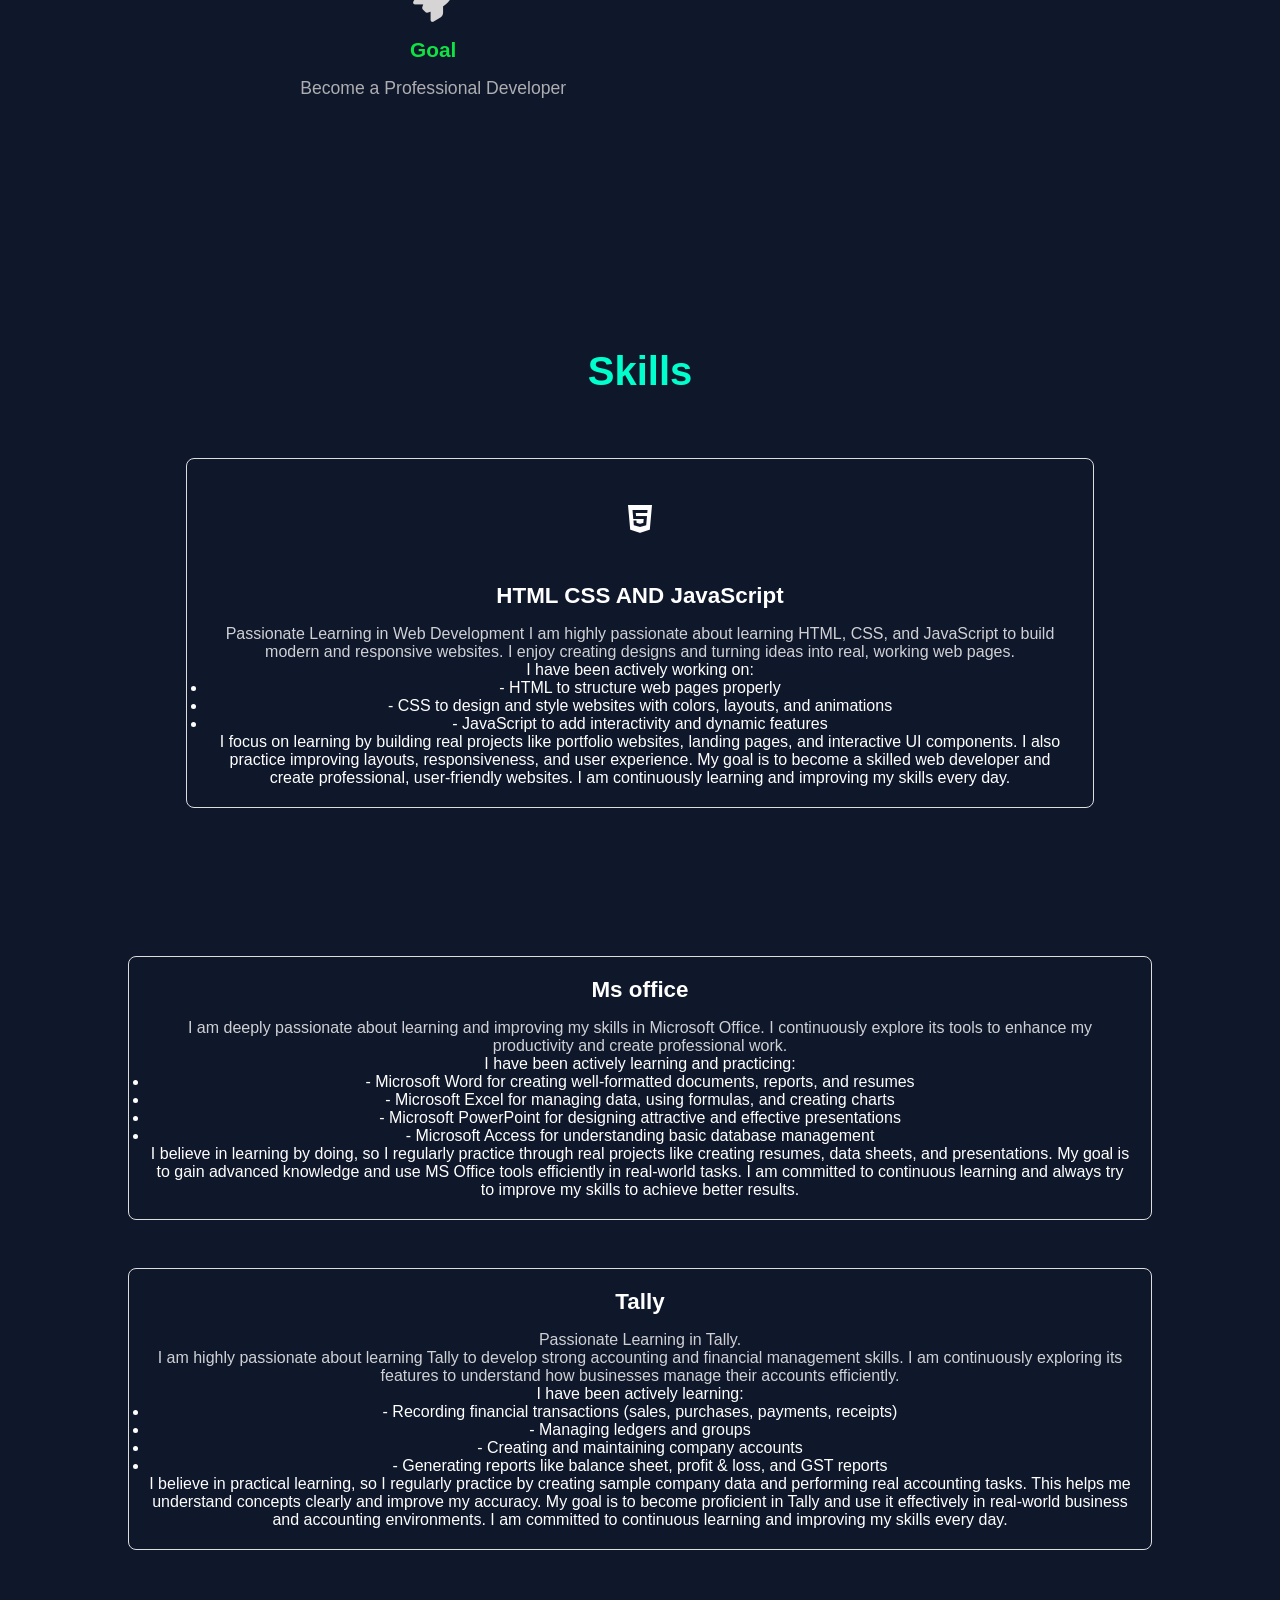
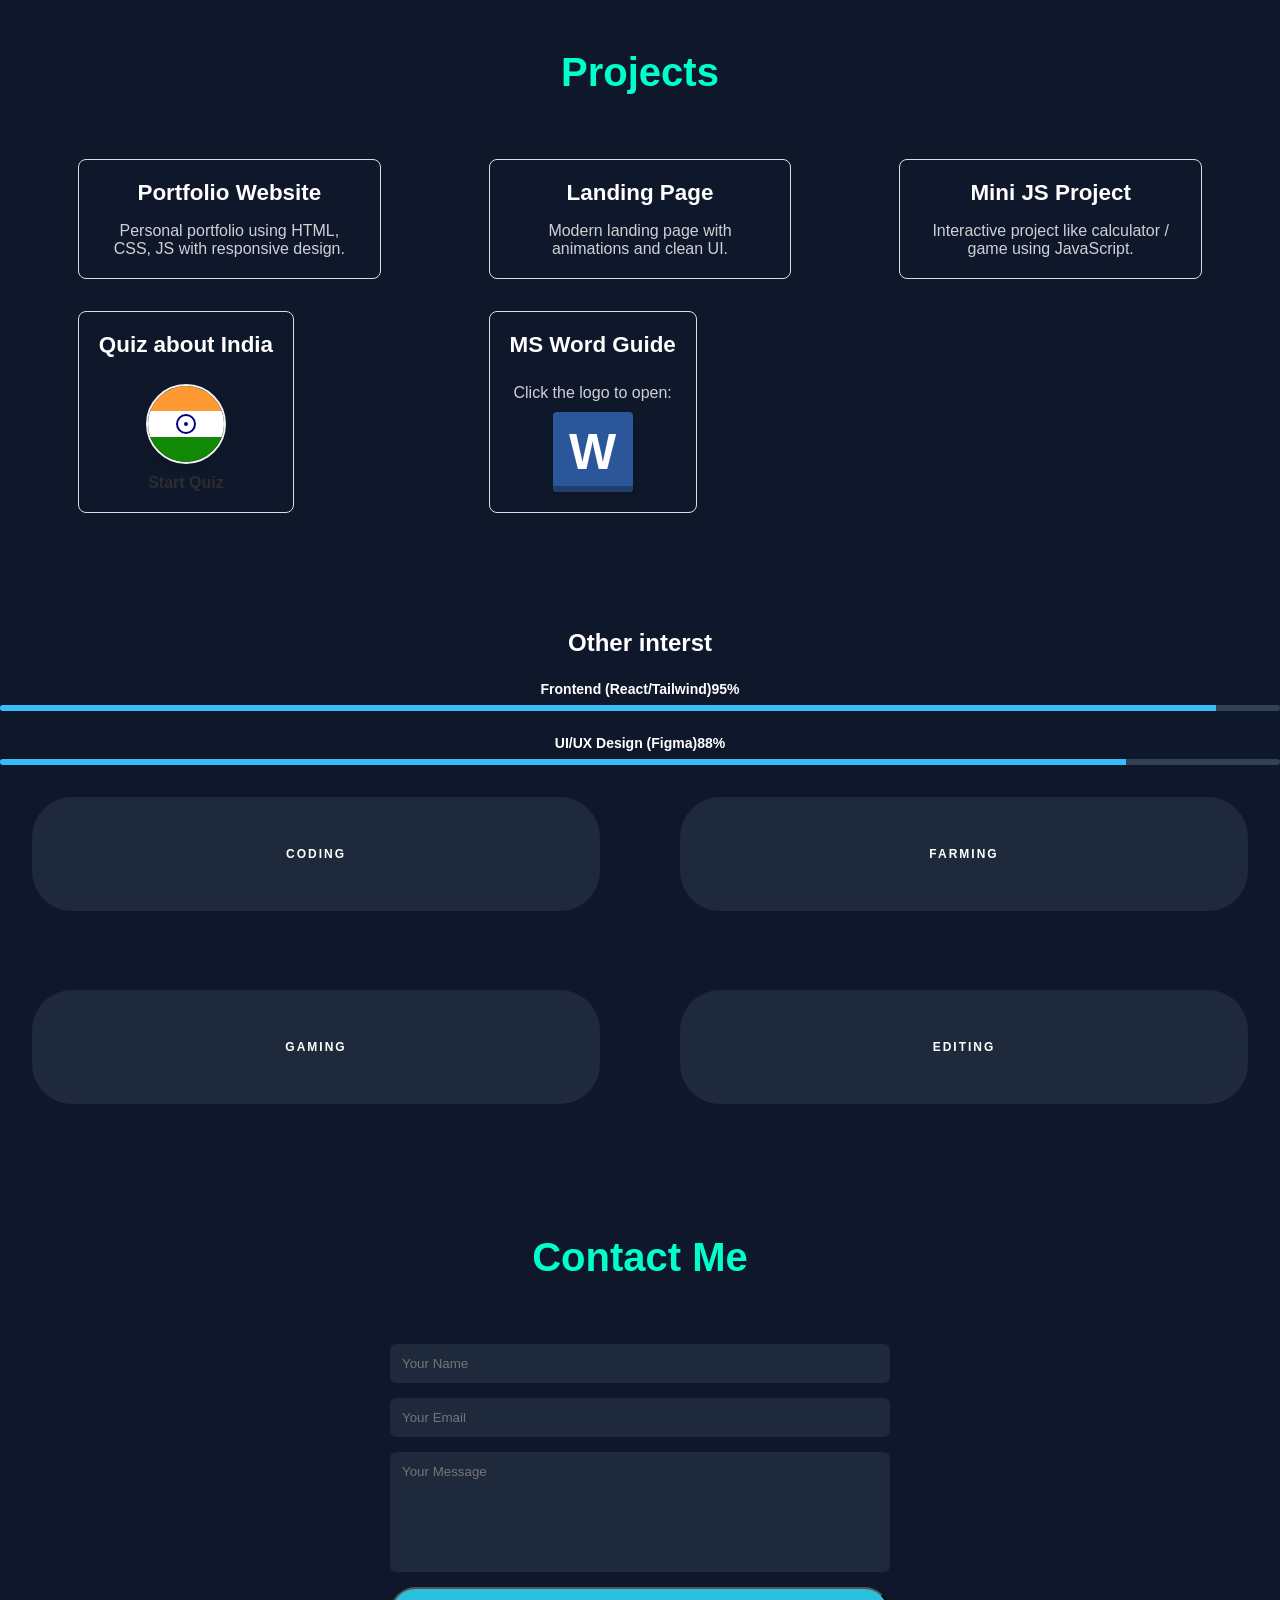
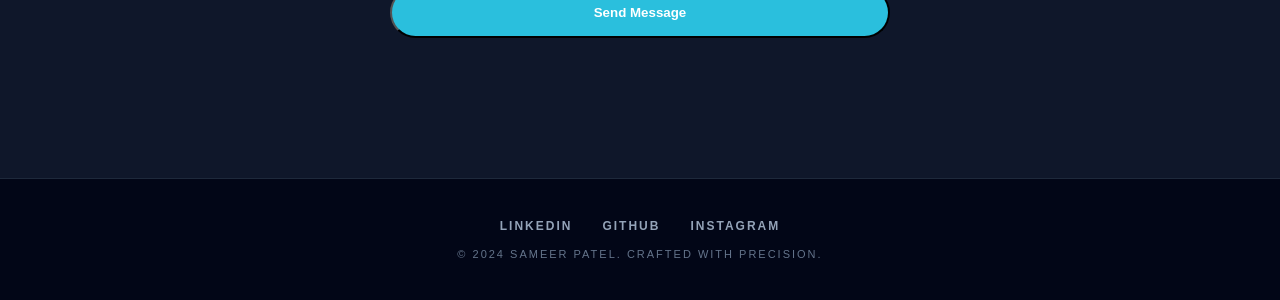
==== commit 836f82c2: "Add files via upload" ====
--- a/index.html
+++ b/index.html
@@ -228,19 +228,19 @@
 </div>
 <div class="grid grid-cols-2 gap-4">
 <div class="p-8 bg-surface-container-lowest rounded-[2.5rem] flex flex-col items-center justify-center space-y-4 hover:shadow-xl transition-all">
-<span class="material-symbols-outlined text-3xl text-primary" data-weight="fill" style="font-variation-settings: 'FILL' 1;">code</span>
+<span class="material-symbols-outlined text-3xl text-primary" data-weight="fill" style="font-variation-settings: 'FILL' 1;"></span>
 <span class="font-label font-bold text-xs uppercase tracking-widest">Coding</span>
 </div>
 <div class="p-8 bg-surface-container-lowest rounded-[2.5rem] flex flex-col items-center justify-center space-y-4 hover:shadow-xl transition-all">
-<span class="material-symbols-outlined text-3xl text-primary" data-weight="fill" style="font-variation-settings: 'FILL' 1;">agriculture</span>
+<span class="material-symbols-outlined text-3xl text-primary" data-weight="fill" style="font-variation-settings: 'FILL' 1;"></span>
 <span class="font-label font-bold text-xs uppercase tracking-widest">Farming</span>
 </div>
 <div class="p-8 bg-surface-container-lowest rounded-[2.5rem] flex flex-col items-center justify-center space-y-4 hover:shadow-xl transition-all">
-<span class="material-symbols-outlined text-3xl text-primary" data-weight="fill" style="font-variation-settings: 'FILL' 1;">sports_esports</span>
+<span class="material-symbols-outlined text-3xl text-primary" data-weight="fill" style="font-variation-settings: 'FILL' 1;"></span>
 <span class="font-label font-bold text-xs uppercase tracking-widest">Gaming</span>
 </div>
 <div class="p-8 bg-surface-container-lowest rounded-[2.5rem] flex flex-col items-center justify-center space-y-4 hover:shadow-xl transition-all">
-<span class="material-symbols-outlined text-3xl text-primary" data-weight="fill" style="font-variation-settings: 'FILL' 1;">video_camera_back</span>
+<span class="material-symbols-outlined text-3xl text-primary" data-weight="fill" style="font-variation-settings: 'FILL' 1;"></span>
 <span class="font-label font-bold text-xs uppercase tracking-widest">Editing</span>
 </div>
 </div>
--- a/portfoiloedit.css
+++ b/portfoiloedit.css
@@ -735,3 +735,60 @@
     background: #000080;
     border-radius: 50%;
   }
+
+ 
+        .header-font {
+            font-family: 'Dancing Script', cursive;
+            color: white;
+            text-align: center;
+            font-size: 2.5rem;
+            margin-bottom: 3rem;
+            align-items: center;
+        }
+
+        /* The Interest Card */
+        .interest-card {
+            background-color: var(--card-color);
+            border-radius: 2rem;
+            position: relative;
+            transition: all 0.4s cubic-bezier(0.175, 0.885, 0.32, 1.275);
+            cursor: pointer;
+            border: 1px solid rgba(255, 255, 255, 0.05);
+            display: flex;
+            flex-direction: column;
+            align-items: center;
+            justify-content: center;
+            aspect-ratio: 1 / 1;
+            overflow: visible;
+            align-items: center;
+        }
+
+        /* The Animation on Hover */
+        .interest-card:hover {
+            transform: translateY(-10px) scale(1.05);
+            border-color: var(--neon-glow);
+            /* This creates the glow spread behind the box */
+            box-shadow: 
+                0 0 20px rgba(74, 222, 128, 0.4), 
+                0 0 50px rgba(74, 222, 128, 0.2);
+        }
+
+        /* Icon Styling */
+        .material-symbols-outlined {
+            font-size: 2.5rem !important;
+            color: var(--icon-cyan);
+            margin-bottom: 0.5rem;
+            transition: transform 0.3s ease;
+        }
+
+        .interest-card:hover .material-symbols-outlined {
+            transform: scale(1.2);
+        }
+
+        .label {
+            font-size: 0.7rem;
+            letter-spacing: 0.1rem;
+            color: #cbd5e1;
+            font-style: italic;
+        }
+          
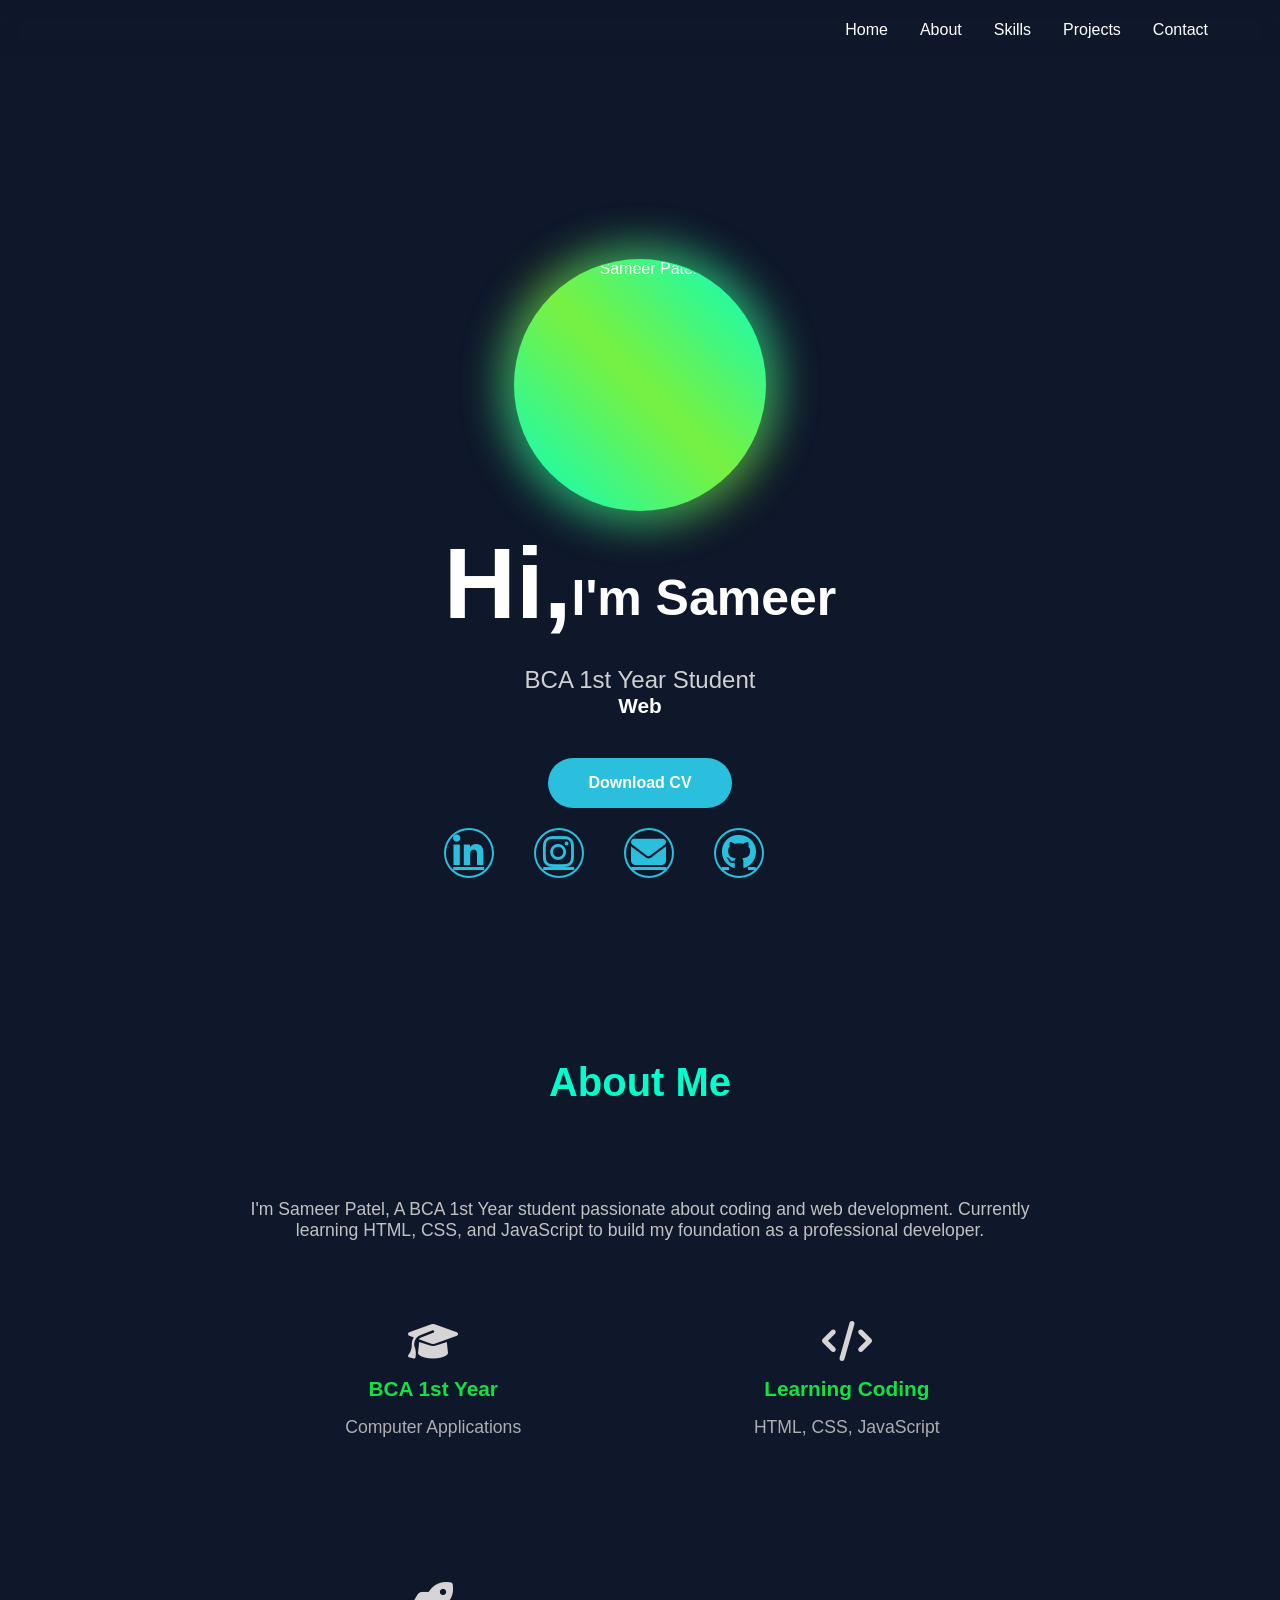
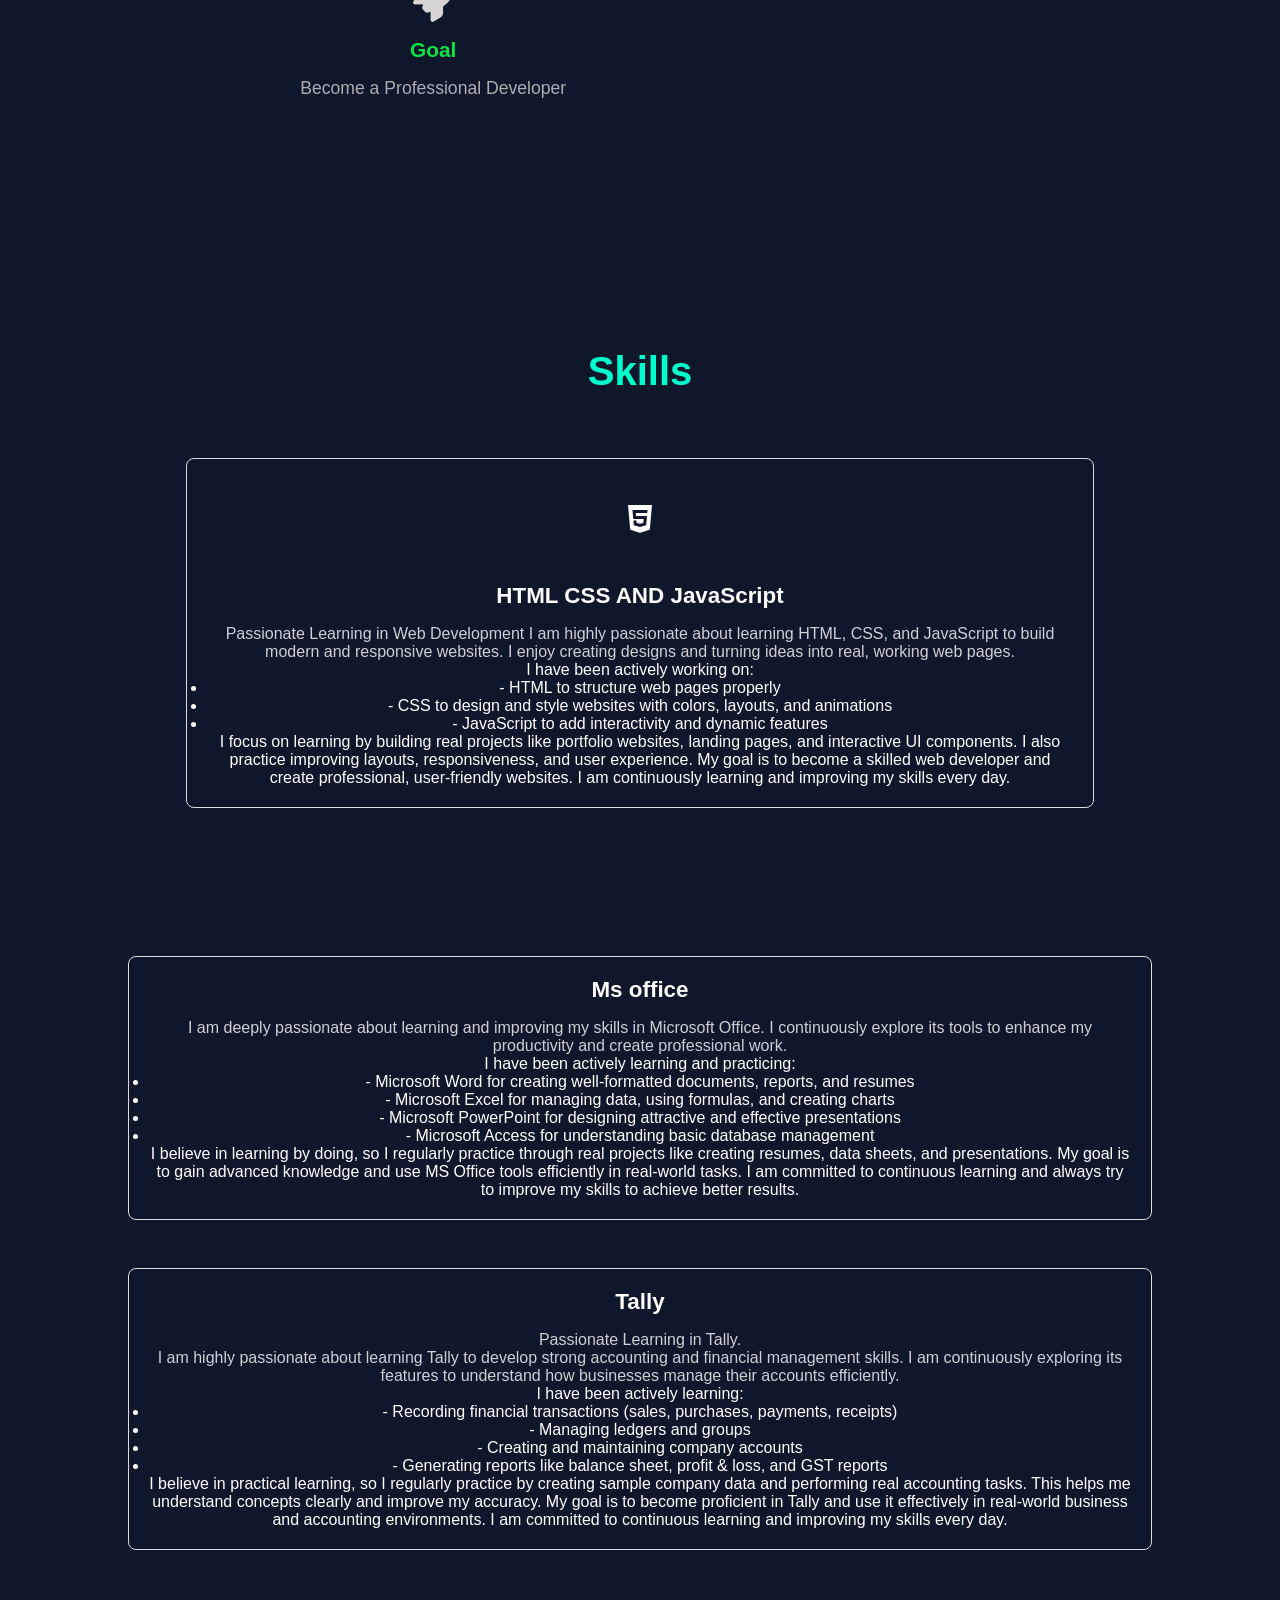
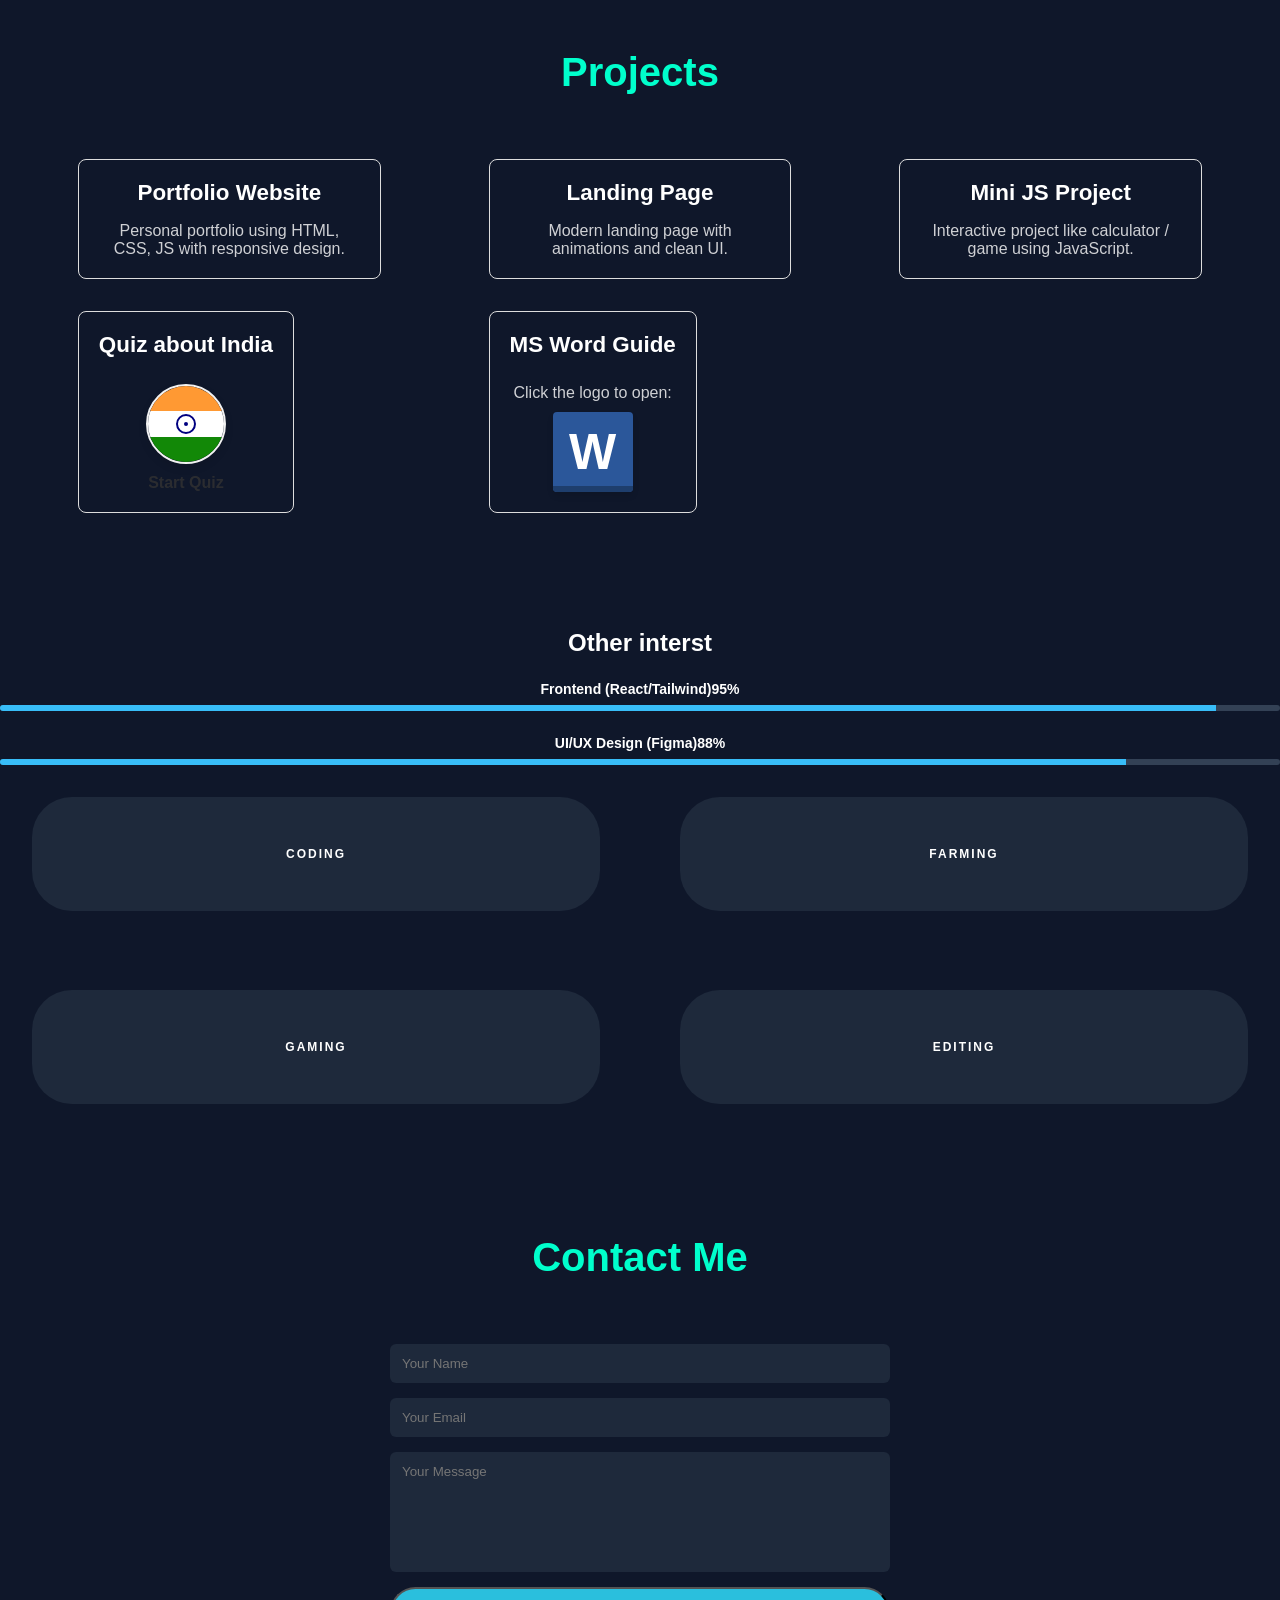
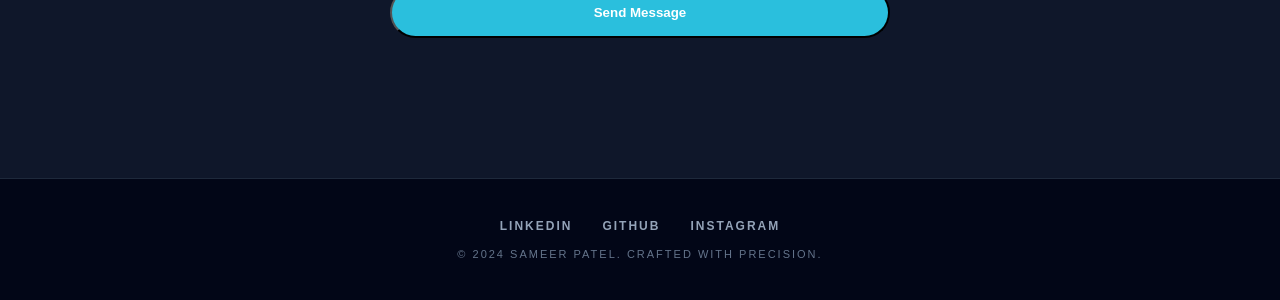
==== commit 0201deba: "Add files via upload" ====
--- a/index.html
+++ b/index.html
@@ -11,6 +11,14 @@
 		
 </head>
 <body>
+    <div id="pageLoader">
+  <div class="loader-box">
+    <div class="loader-ring"></div>
+    <h1 class="loader-name">Sameer Patel</h1>
+    
+    <p class="loader-text">Loading Portfolio...</p>
+  </div>
+</div>
 	 <nav class="navbar">
         <div class="nav-container">
             <div class="logo">Sameer Patel</div>
@@ -402,7 +410,13 @@
         console.log(error);
     });
 });
-
+window.addEventListener('load',()=>{
+  setTimeout(()=>{
+    document.body.classList.add('loaded');
+    const loader=document.getElementById('pageLoader');
+    if(loader) loader.remove();
+  },4000);
+});
 </script>
 
      
--- a/portfoiloedit.css
+++ b/portfoiloedit.css
@@ -10,7 +10,53 @@
     color: #fff;
     scroll-behavior: smooth;
 }
-		.navbar {
+
+#pageLoader{
+position:fixed;
+inset:0;
+background:linear-gradient(135deg,#0f172a,#111827,#1e293b);
+display:flex;
+align-items:center;
+justify-content:center;
+z-index:99999;
+animation:loaderFade 1s ease forwards;
+animation-delay:3s;
+}
+.loader-box{text-align:center;color:#fff;display:flex;flex-direction:column;align-items:center;justify-content:center;}
+.loader-ring{
+width:90px;height:90px;border-radius:50%;
+border:4px solid rgba(255,255,255,.15);
+border-top:4px solid #38bdf8;
+border-right:4px solid #8b5cf6;
+margin:auto 0 20px;
+animation:spin 1s linear infinite;
+}
+.loader-name{
+font-size:2rem;
+letter-spacing:3px;
+margin:0;
+animation:zoomIn .8s ease;
+}
+.loader-text{
+opacity:.8;
+margin-top:10px;
+animation:pulse 1.2s infinite;
+}
+@keyframes spin{to{transform:rotate(360deg)}}
+@keyframes pulse{50%{opacity:.4}}
+@keyframes zoomIn{from{transform:scale(.6);opacity:0}to{transform:scale(1);opacity:1}}
+@keyframes loaderFade{to{opacity:0;visibility:hidden}}
+body.loaded{overflow:auto}
+body{overflow:hidden}
+.hero,.navbar,.section,.footer{
+opacity:0;
+transform:translateY(30px);
+animation:contentShow 1s ease forwards;
+animation-delay:3.2s;
+}
+@keyframes contentShow{to{opacity:1;transform:translateY(0)}}
+
+	.navbar {
             position: relative;
             top: 0;
             width: 100%;
@@ -736,59 +782,4 @@
     border-radius: 50%;
   }
 
- 
-        .header-font {
-            font-family: 'Dancing Script', cursive;
-            color: white;
-            text-align: center;
-            font-size: 2.5rem;
-            margin-bottom: 3rem;
-            align-items: center;
-        }
-
-        /* The Interest Card */
-        .interest-card {
-            background-color: var(--card-color);
-            border-radius: 2rem;
-            position: relative;
-            transition: all 0.4s cubic-bezier(0.175, 0.885, 0.32, 1.275);
-            cursor: pointer;
-            border: 1px solid rgba(255, 255, 255, 0.05);
-            display: flex;
-            flex-direction: column;
-            align-items: center;
-            justify-content: center;
-            aspect-ratio: 1 / 1;
-            overflow: visible;
-            align-items: center;
-        }
-
-        /* The Animation on Hover */
-        .interest-card:hover {
-            transform: translateY(-10px) scale(1.05);
-            border-color: var(--neon-glow);
-            /* This creates the glow spread behind the box */
-            box-shadow: 
-                0 0 20px rgba(74, 222, 128, 0.4), 
-                0 0 50px rgba(74, 222, 128, 0.2);
-        }
-
-        /* Icon Styling */
-        .material-symbols-outlined {
-            font-size: 2.5rem !important;
-            color: var(--icon-cyan);
-            margin-bottom: 0.5rem;
-            transition: transform 0.3s ease;
-        }
-
-        .interest-card:hover .material-symbols-outlined {
-            transform: scale(1.2);
-        }
-
-        .label {
-            font-size: 0.7rem;
-            letter-spacing: 0.1rem;
-            color: #cbd5e1;
-            font-style: italic;
-        }
-          + 
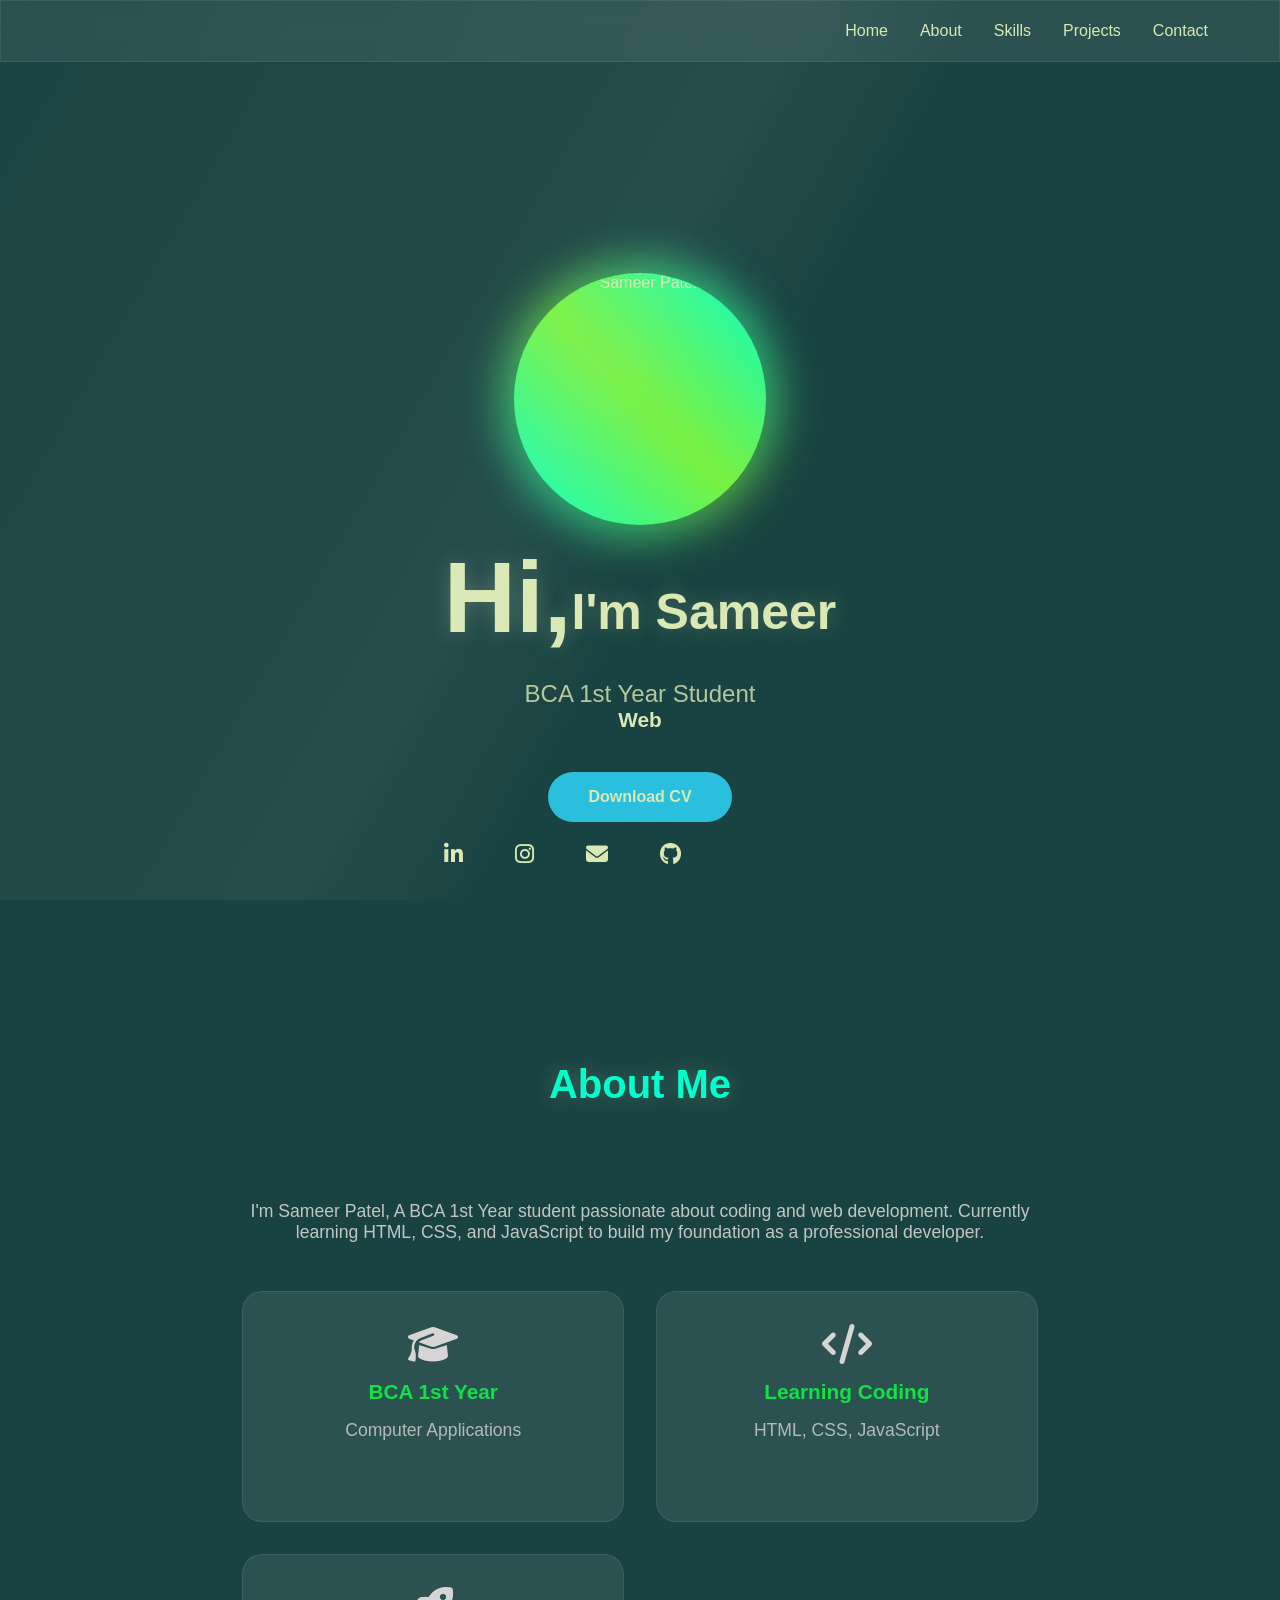
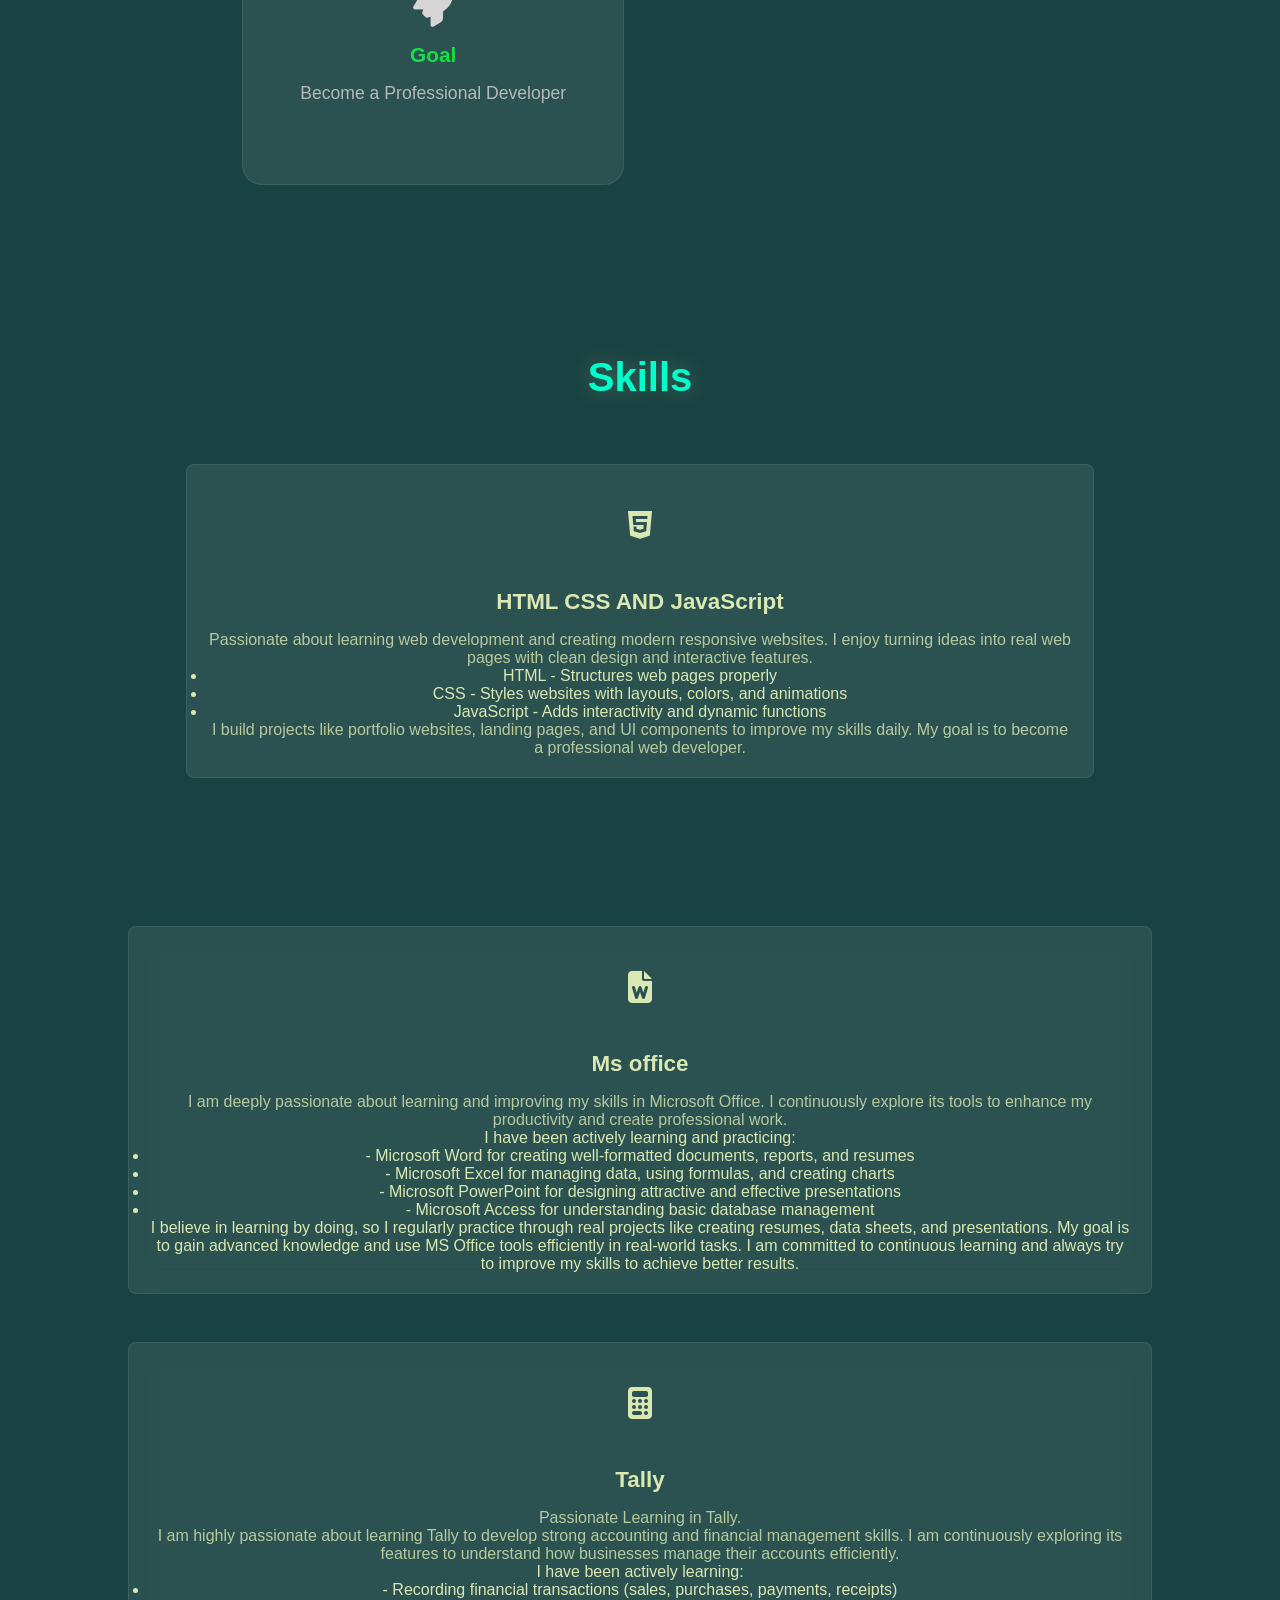
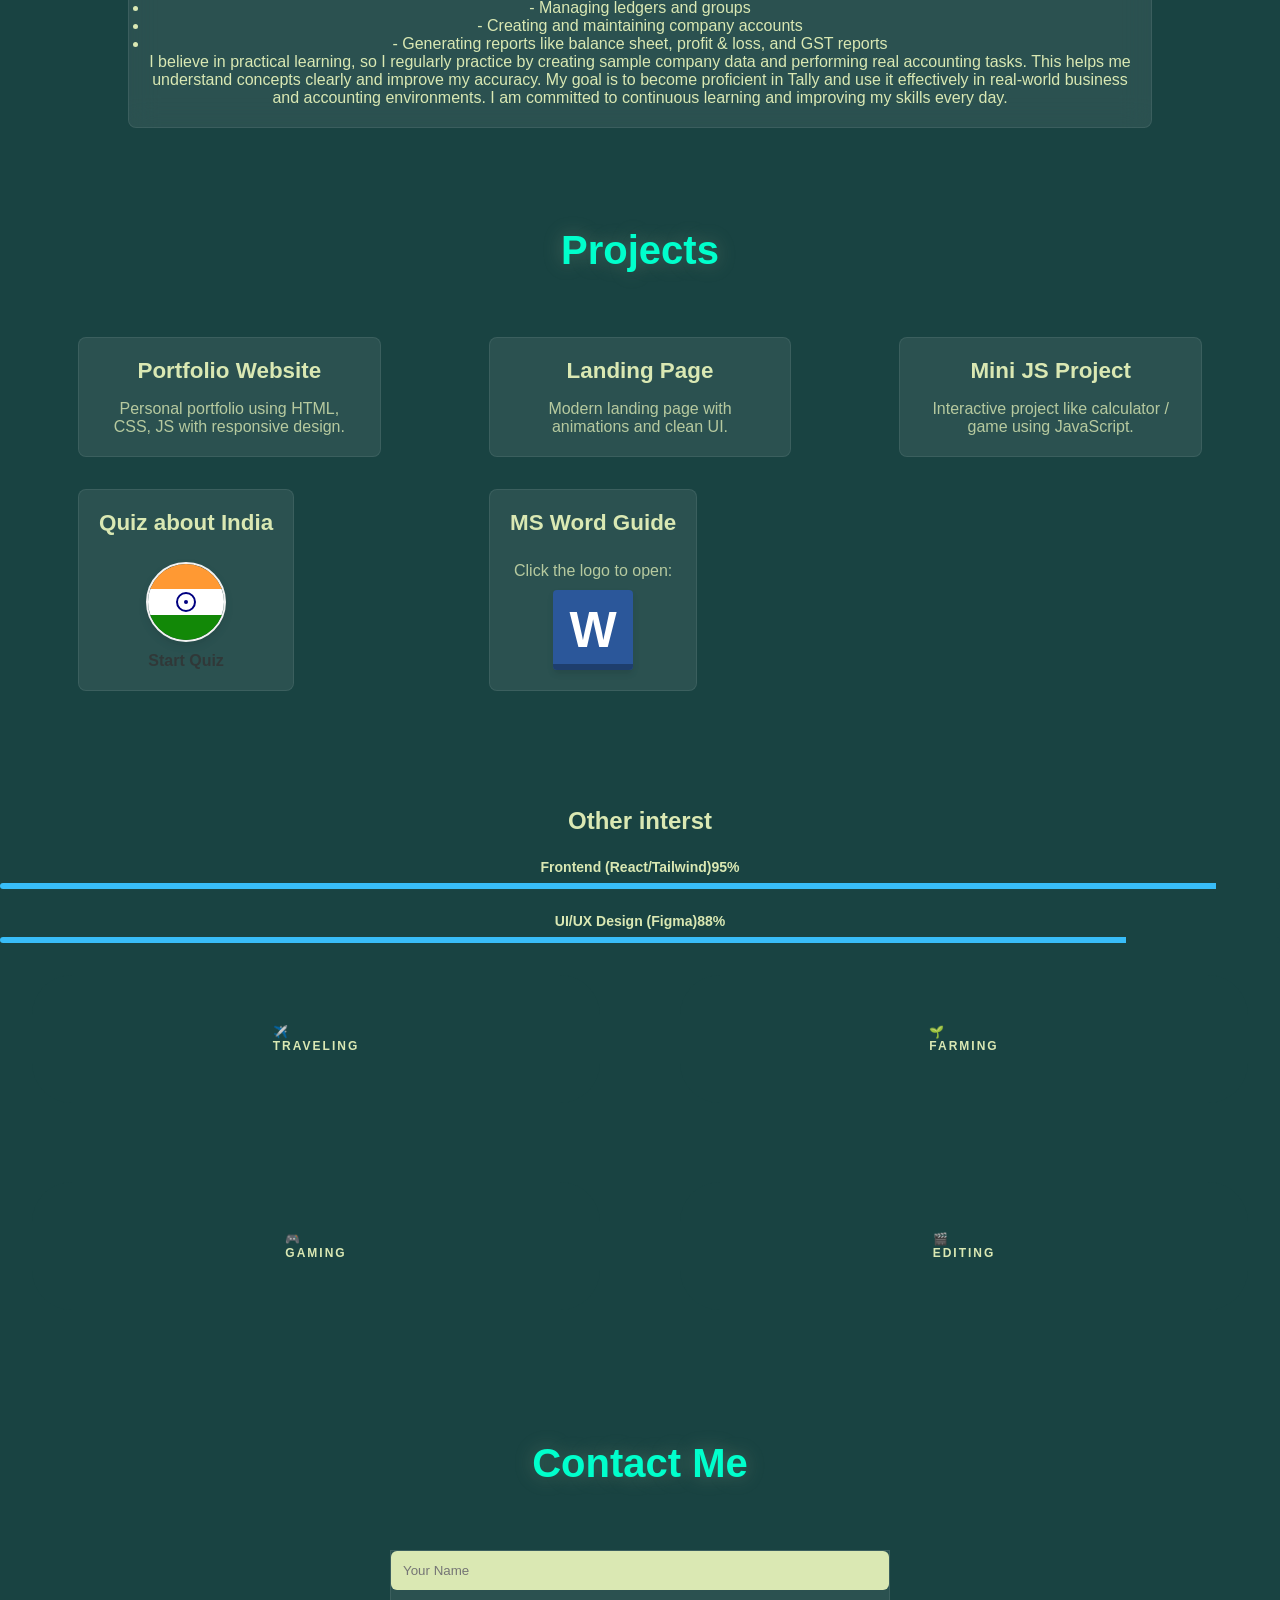
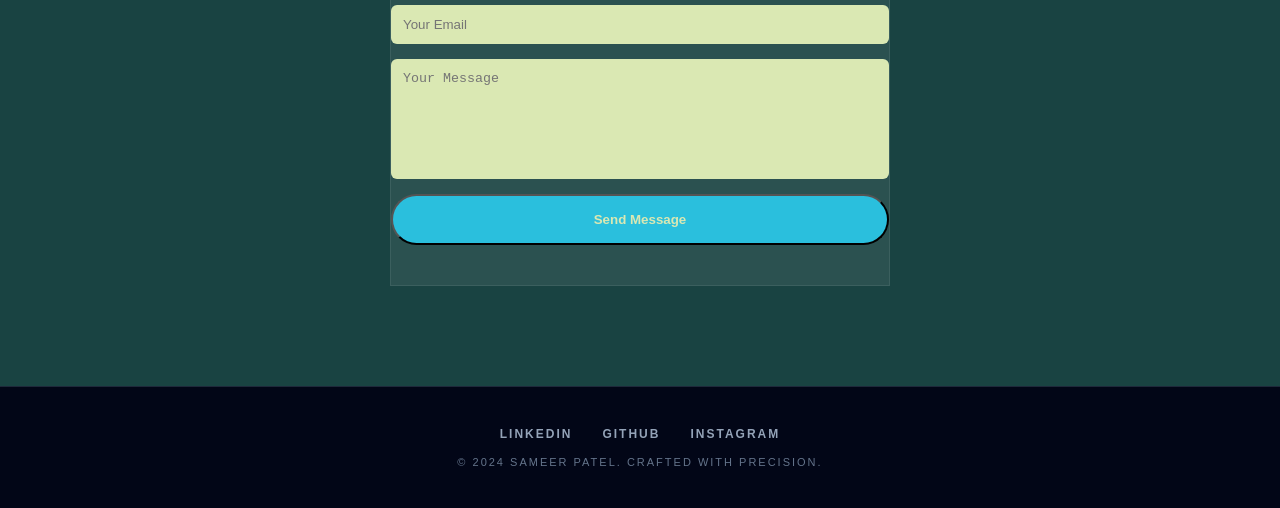
==== commit 20c8ff5f: "Add files via upload" ====
--- a/index.html
+++ b/index.html
@@ -7,7 +7,7 @@
     <link rel="stylesheet" href="https://cdnjs.cloudflare.com/ajax/libs/font-awesome/6.5.0/css/all.min.css">
     <script src="https://cdn.jsdelivr.net/npm/emailjs-com@3/dist/email.min.js"></script>
 	<title>portfolio</title>
-
+    
 		
 </head>
 <body>
@@ -19,6 +19,8 @@
     <p class="loader-text">Loading Portfolio...</p>
   </div>
 </div>
+<div id="progressBar"></div>
+<button id="topBtn">↑</button>
 	 <nav class="navbar">
         <div class="nav-container">
             <div class="logo">Sameer Patel</div>
@@ -95,21 +97,21 @@
                         <i class="fab fa-html5"></i>
                     </div>
                     <h3>HTML CSS AND JavaScript</h3>
-                    <p>Passionate Learning in Web Development
-
-I am highly passionate about learning HTML, CSS, and JavaScript to build modern and responsive websites.
- I enjoy creating designs and turning ideas into real, working web pages.
-
-<ul>I have been actively working on:
-
-<li>- HTML to structure web pages properly</li>
-<li>- CSS to design and style websites with colors, layouts, and animations</li>
-<li>- JavaScript to add interactivity and dynamic features</li></ul>
-
-I focus on learning by building real projects like portfolio websites, landing pages, and interactive UI components. I also practice improving layouts, responsiveness, and user experience.
-
-My goal is to become a skilled web developer and create professional, user-friendly websites. I am continuously learning and improving my skills every day.</p>
-                </div></Section>
+<p>
+Passionate about learning web development and creating modern responsive websites.  
+I enjoy turning ideas into real web pages with clean design and interactive features.
+</p>
+
+<ul>
+  <li>HTML - Structures web pages properly</li>
+  <li>CSS - Styles websites with layouts, colors, and animations</li>
+  <li>JavaScript - Adds interactivity and dynamic functions</li>
+</ul>
+
+<p>
+I build projects like portfolio websites, landing pages, and UI components to improve my skills daily.  
+My goal is to become a professional web developer.
+</p> </div></Section>
 				
 		</div>
 		</div>
@@ -119,7 +121,9 @@
            
             <div class="skills-grid">
                 <div class="skill-card">
-                    
+                      <div class="skill-icon">
+                      <i class="fas fa-file-word"></i>
+                      </div>
                     <h3>Ms office </h3>
                     <p> I am deeply passionate about learning and improving my skills in Microsoft Office. I continuously explore its tools to enhance 
                         my productivity and create professional work.
@@ -140,7 +144,9 @@
 
         <div class="skills-grid">
                 <div class="skill-card">
-                    
+                     <div class="skill-icon">
+                    <i class="fas fa-calculator"></i>
+                    </div>
                     <h3>Tally  </h3>
                     <p>Passionate Learning in Tally.<br>
 
@@ -237,19 +243,19 @@
 <div class="grid grid-cols-2 gap-4">
 <div class="p-8 bg-surface-container-lowest rounded-[2.5rem] flex flex-col items-center justify-center space-y-4 hover:shadow-xl transition-all">
 <span class="material-symbols-outlined text-3xl text-primary" data-weight="fill" style="font-variation-settings: 'FILL' 1;"></span>
-<span class="font-label font-bold text-xs uppercase tracking-widest">Coding</span>
+<span class="font-label font-bold text-xs uppercase tracking-widest">✈️<br> Traveling</span>
 </div>
 <div class="p-8 bg-surface-container-lowest rounded-[2.5rem] flex flex-col items-center justify-center space-y-4 hover:shadow-xl transition-all">
 <span class="material-symbols-outlined text-3xl text-primary" data-weight="fill" style="font-variation-settings: 'FILL' 1;"></span>
-<span class="font-label font-bold text-xs uppercase tracking-widest">Farming</span>
+<span class="font-label font-bold text-xs uppercase tracking-widest"> 🌱 <br>Farming</span>
 </div>
 <div class="p-8 bg-surface-container-lowest rounded-[2.5rem] flex flex-col items-center justify-center space-y-4 hover:shadow-xl transition-all">
 <span class="material-symbols-outlined text-3xl text-primary" data-weight="fill" style="font-variation-settings: 'FILL' 1;"></span>
-<span class="font-label font-bold text-xs uppercase tracking-widest">Gaming</span>
+<span class="font-label font-bold text-xs uppercase tracking-widest"> 🎮 <br>Gaming</span>
 </div>
 <div class="p-8 bg-surface-container-lowest rounded-[2.5rem] flex flex-col items-center justify-center space-y-4 hover:shadow-xl transition-all">
 <span class="material-symbols-outlined text-3xl text-primary" data-weight="fill" style="font-variation-settings: 'FILL' 1;"></span>
-<span class="font-label font-bold text-xs uppercase tracking-widest">Editing</span>
+<span class="font-label font-bold text-xs uppercase tracking-widest">🎬<br>Editing</span>
 </div>
 </div>
 </div>
@@ -417,6 +423,67 @@
     if(loader) loader.remove();
   },4000);
 });
+/* Repeated Scroll / Drag Animation */
+const items = document.querySelectorAll(
+'.about-item,.skill-card,.project-card,.contact-form,.profile-img,.hero h1,.hero-subtitle,.typing-text,.cta-button,.socials,.footer'
+);
+
+items.forEach((el,i)=>{
+el.classList.add('reveal-scroll');
+el.classList.add(i%2===0 ? 'from-left' : 'from-right');
+});
+
+function repeatReveal(){
+items.forEach(el=>{
+const rect = el.getBoundingClientRect();
+const visible = rect.top < window.innerHeight - 80 && rect.bottom > 80;
+
+if(visible){
+el.classList.add('show');
+}else{
+el.classList.remove('show');
+}
+});
+}
+
+/* Trigger Every Movement */
+window.addEventListener('scroll', repeatReveal);
+window.addEventListener('wheel', repeatReveal);
+window.addEventListener('mousemove', repeatReveal);
+window.addEventListener('touchmove', repeatReveal);
+window.addEventListener('drag', repeatReveal);
+
+repeatReveal();
+/* Progress + Active Nav + Top Button */
+const progressBar = document.getElementById("progressBar");
+const topBtn = document.getElementById("topBtn");
+const sections = document.querySelectorAll("section[id]");
+const navs = document.querySelectorAll(".nav-links a");
+
+function pageEnhance(){
+const winScroll = document.documentElement.scrollTop || document.body.scrollTop;
+const height = document.documentElement.scrollHeight - document.documentElement.clientHeight;
+progressBar.style.width = (winScroll / height) * 100 + "%";
+
+topBtn.style.display = winScroll > 300 ? "block" : "none";
+
+sections.forEach(sec=>{
+const top = window.scrollY;
+const offset = sec.offsetTop - 140;
+const h = sec.offsetHeight;
+const id = sec.getAttribute("id");
+
+if(top >= offset && top < offset + h){
+navs.forEach(a=>a.classList.remove("active"));
+const link = document.querySelector('.nav-links a[href="#'+id+'"]');
+if(link) link.classList.add("active");
+}
+});
+}
+
+window.addEventListener("scroll", pageEnhance);
+topBtn.onclick = ()=>window.scrollTo({top:0,behavior:"smooth"});
+pageEnhance();
 </script>
 
      
--- a/portfoiloedit.css
+++ b/portfoiloedit.css
@@ -1,20 +1,12 @@
-* {
-    margin: 0;
-    padding: 0;
-    box-sizing: border-box;
-    font-family: 'Segoe UI', sans-serif;
-}
-
-body {
-    background: #0f172a;
-    color: #fff;
-    scroll-behavior: smooth;
-}
+   :root{--dark:#194342;--light:#dae8b3;--card:rgba(218,232,179,.08)}
+*{margin:0;padding:0;box-sizing:border-box}html{scroll-behavior:smooth}
+body{font-family:Segoe UI,sans-serif;background:var(--dark);color:var(--light);overflow-x:hidden}
+section{padding:90px 20px}
 
 #pageLoader{
 position:fixed;
 inset:0;
-background:linear-gradient(135deg,#0f172a,#111827,#1e293b);
+background:#194342;
 display:flex;
 align-items:center;
 justify-content:center;
@@ -56,6 +48,47 @@
 }
 @keyframes contentShow{to{opacity:1;transform:translateY(0)}}
 
+/* Progress Bar */
+#progressBar{
+position:fixed;
+top:0;left:0;
+height:3px;
+width:0%;
+background:linear-gradient(90deg,#38bdf8,#7cf03d);
+z-index:99999;
+box-shadow:0 0 12px rgba(56,189,248,.7);
+}
+
+/* Active Nav Link */
+.nav-links a.active{
+color:#38bdf8 !important;
+}
+.nav-links a.active::after{
+width:100% !important;
+}
+
+/* Back To Top */
+#topBtn{
+position:fixed;
+right:20px;
+bottom:20px;
+width:48px;
+height:48px;
+border:none;
+border-radius:50%;
+background:#38bdf8;
+color:#001;
+font-size:22px;
+font-weight:bold;
+cursor:pointer;
+display:none;
+z-index:9999;
+box-shadow:0 10px 25px rgba(0,0,0,.3);
+transition:.3s;
+}
+#topBtn:hover{
+transform:translateY(-4px) scale(1.08);
+}
 	.navbar {
             position: relative;
             top: 0;
@@ -276,17 +309,8 @@
 
 /* CIRCLE ICON */
 .icon {
-    width: 50px;
-    height: 50px;
-    border: 2px solid rgb(42, 191, 221);
-    border-radius: 50%;
-    display: flex;
-    justify-content: center;
-    align-items: center;
-    color:rgb(42, 191, 221);;
-    font-size: 35px;
-    transition: 0.3s;
-}
+   color:var(--light);font-size:22px;margin-right:12px}
+
 
 /* HOVER EFFECT */
 .icon:hover {
@@ -321,6 +345,7 @@
         
         /* About Section */
         .about-content {
+		background:transparent;
             max-width:70%;
             margin: 0 auto;
             text-align: center;
@@ -340,6 +365,7 @@
             opacity: 0.9;
         }
          .about-grid {
+		 background:transparent;
             display: grid;
             grid-template-columns: repeat(auto-fit, minmax(250px, 1fr));
             gap: 2rem;
@@ -357,8 +383,7 @@
 
         .about-item:hover {
             transform: translateY(-5px);
-            box-shadow: 10px 10px 10px 10px rgb(69, 184, 75);
-        }
+           }
          .about-item i {
             font-size: 2.5rem;
             color: var(--blue-accent);
@@ -394,8 +419,7 @@
         }
          .skill-card:hover {
             transform: translateY(-10px);
-            box-shadow:  10px 10px 10px 10px rgb(165, 219, 168);
-        }
+             }
 
         .skill-icon {
             width: 80px;
@@ -420,6 +444,7 @@
             color: var(--black);
             opacity: 0.8;
         }
+        
 
          /* Projects Section */
         .projects-grid {
@@ -478,14 +503,14 @@
     background: #38bdf8;
 }
 .text-primary {
-    color: #38bdf8;
+    color: #194342;
 }
 
 .bg-surface-container-high {
-    background: #334155;
+    background: #194342;
 }
 .bg-surface-container-lowest {
-    background: #1e293b;
+    background: #194342;
 }
 
 /* Progress bar */
@@ -568,7 +593,7 @@
     padding: 12px;
     border: none;
     border-radius: 6px;
-    background: #1e293b;
+    background: #dae8b3;--card:rgba(218,232,179,.08);
     color: #fff;
     outline: none;
     transition: 0.3s;
@@ -781,5 +806,26 @@
     background: #000080;
     border-radius: 50%;
   }
-
- +  .reveal-left,.reveal-right{opacity:0;transform:perspective(1000px) rotateY(25deg) translateX(120px);transition:all .9s ease;will-change:transform,opacity}
+.reveal-left{transform:perspective(1000px) rotateY(-25deg) translateX(-120px)}
+.reveal-left.show,.reveal-right.show{opacity:1;transform:perspective(1000px) rotateY(0) translateX(0)}
+
+:root{--glass:rgba(255,255,255,.08)}body::after{content:'';position:fixed;inset:0;pointer-events:none;background:linear-gradient(120deg,transparent 0%,rgba(255,255,255,.05) 45%,transparent 55%);mix-blend-mode:screen;animation:scan 8s linear infinite}.navbar,.skill-card,.about-item,.project-card,.contact-form{background:var(--glass);backdrop-filter:blur(14px);border:1px solid rgba(255,255,255,.08)}.hero h1,.section h2{text-shadow:0 0 20px rgba(218,232,179,.25)}@keyframes scan{0%{transform:translateX(-100%)}100%{transform:translateX(100%)}}.cinematic-enter{opacity:0;transform:scale(.92) translateY(40px);transition:1s ease}.cinematic-enter.show{opacity:1;transform:scale(1) translateY(0)}
+
+  /* Scroll / Drag Reveal Animation */
+.reveal-scroll{
+opacity:0;
+transform:translateY(80px) scale(.95);
+transition:all .9s cubic-bezier(.2,.8,.2,1);
+will-change:transform,opacity;
+}
+.reveal-scroll.from-left{
+transform:translateX(-120px) rotateY(-18deg);
+}
+.reveal-scroll.from-right{
+transform:translateX(120px) rotateY(18deg);
+}
+.reveal-scroll.show{
+opacity:1;
+transform:translateX(0) translateY(0) rotateY(0) scale(1);
+}
